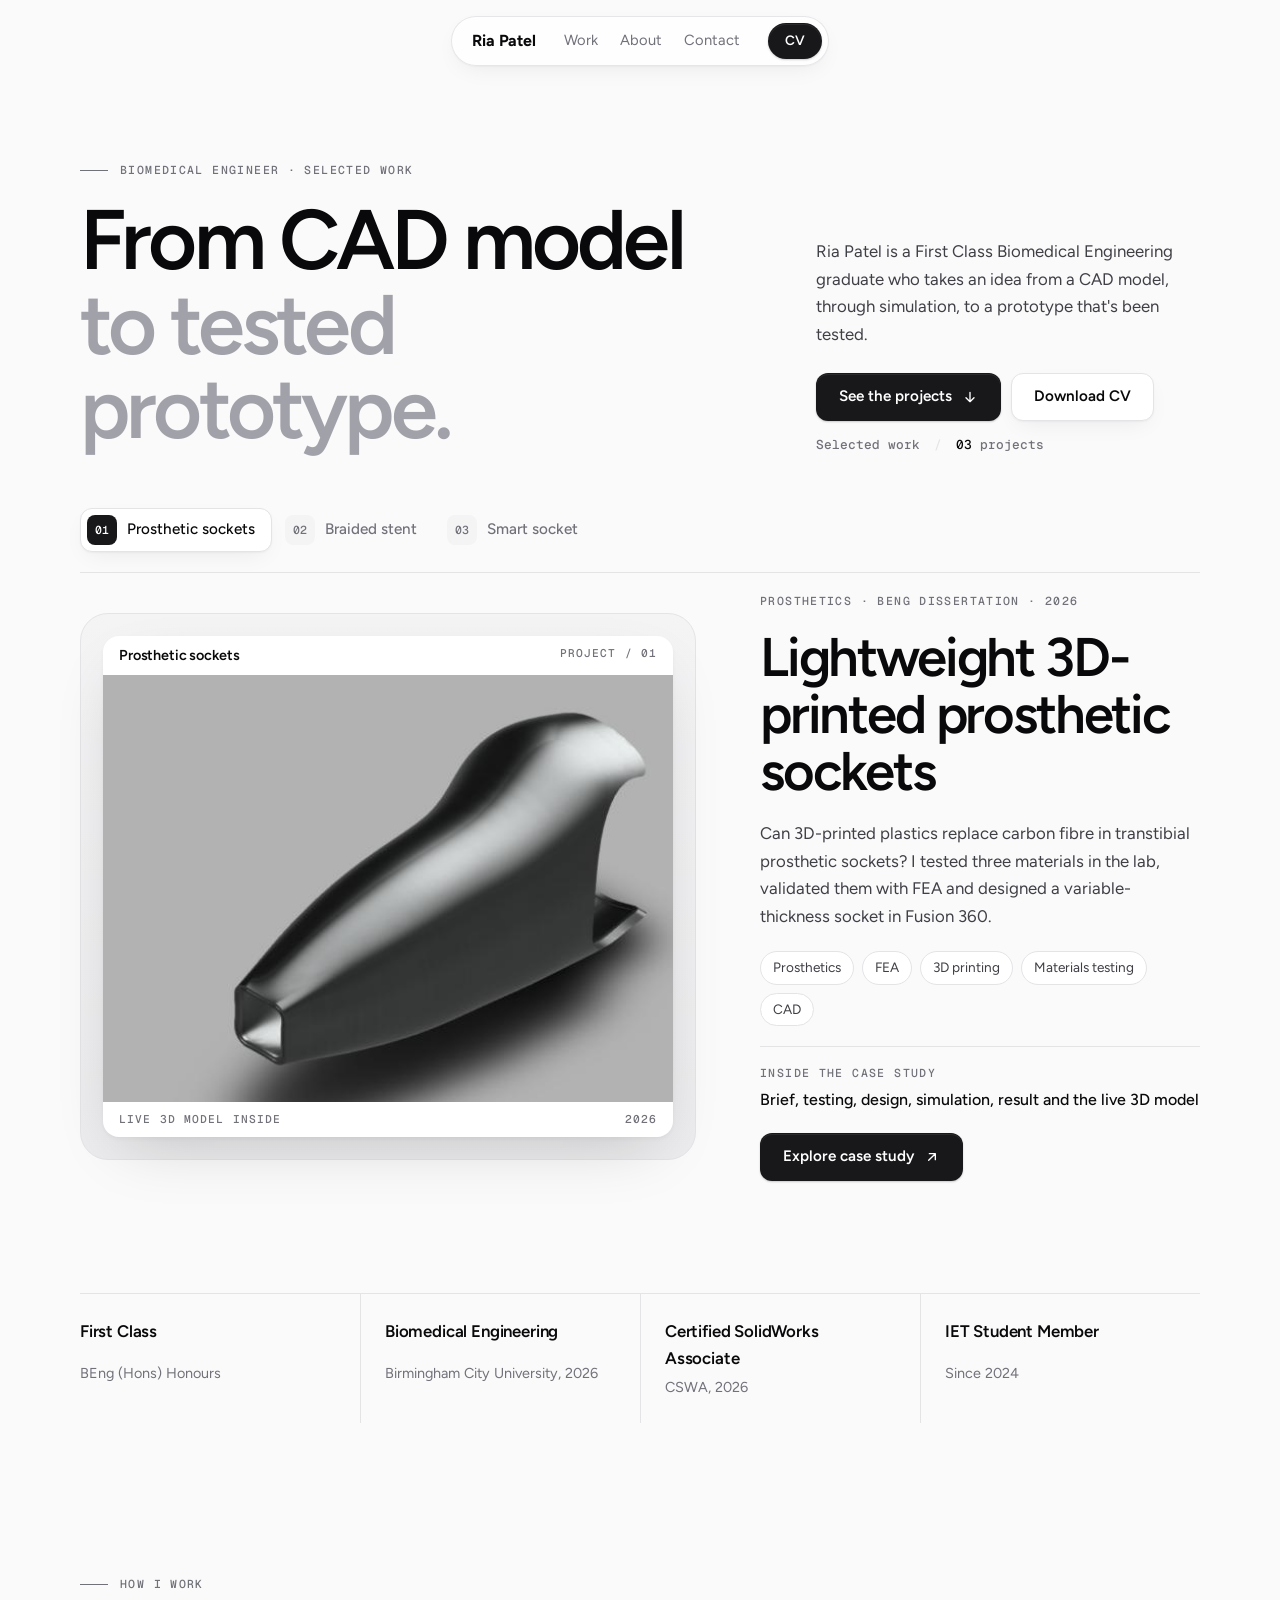
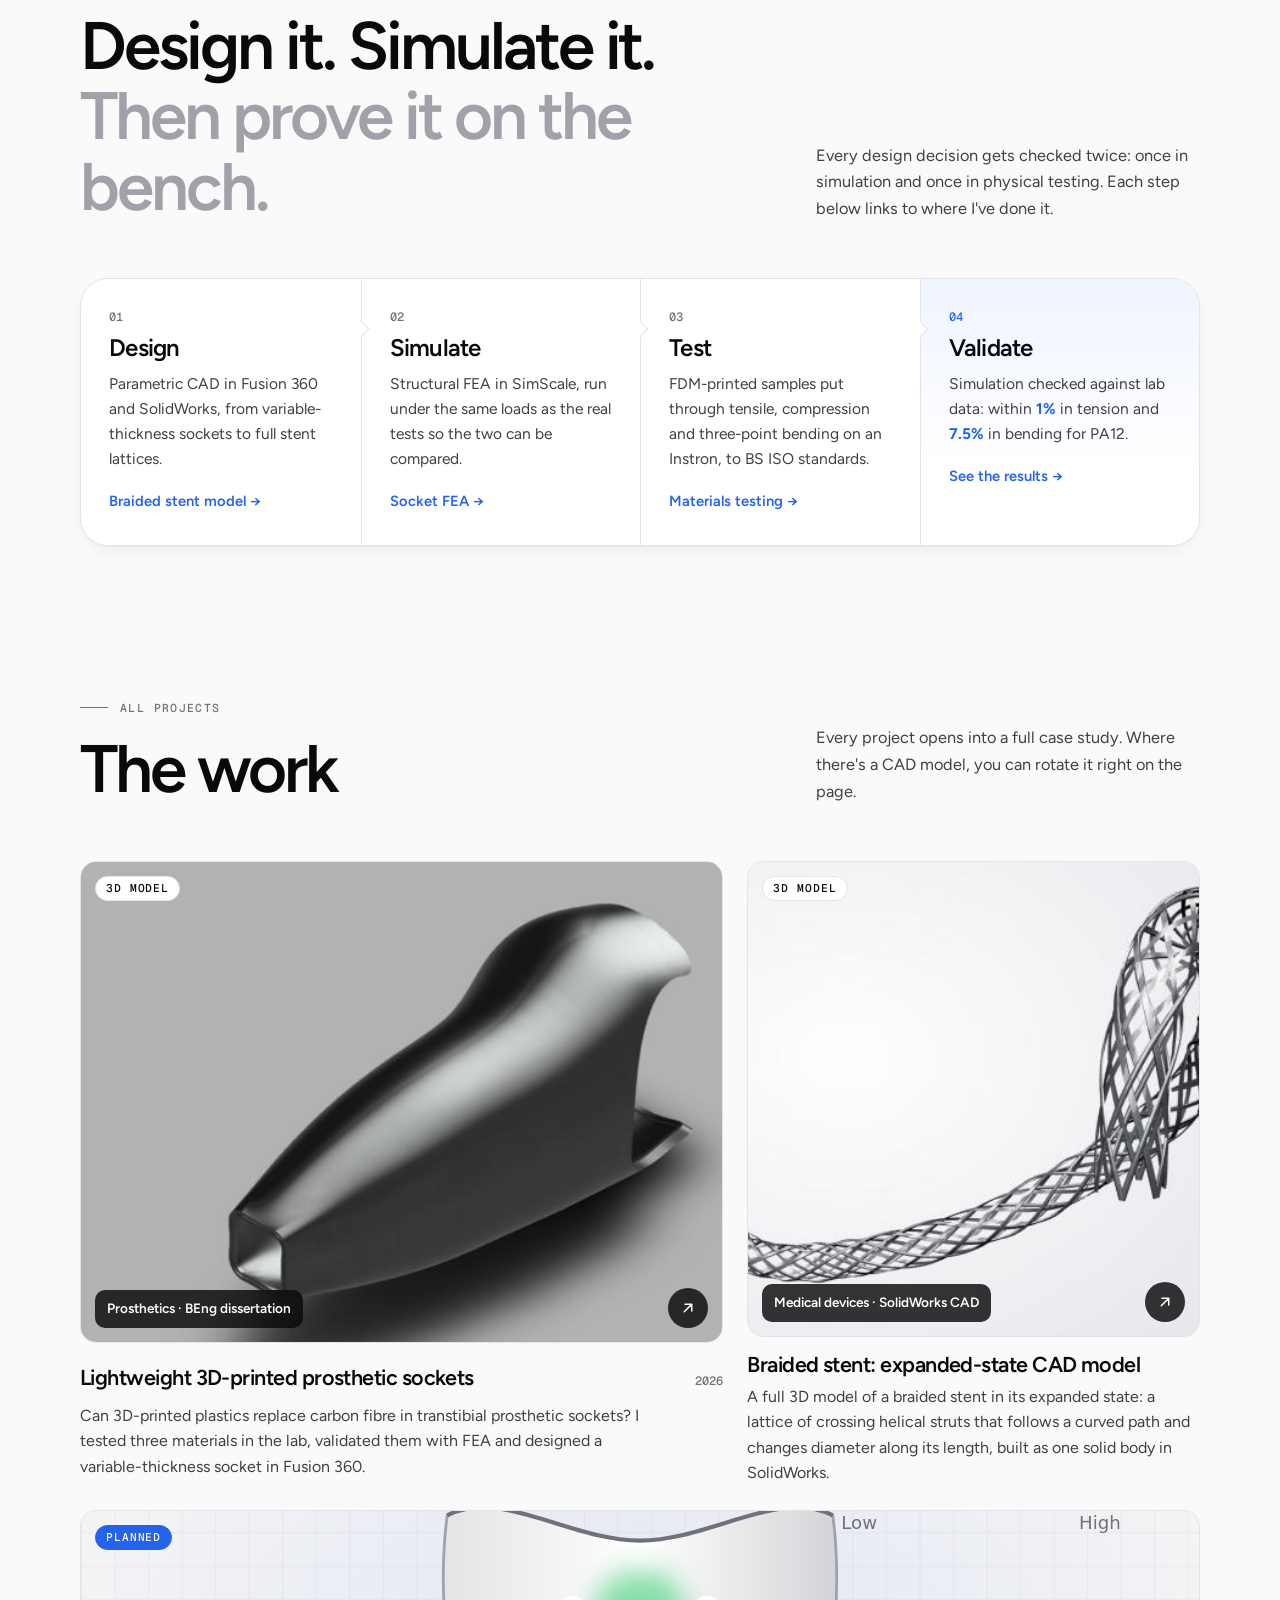
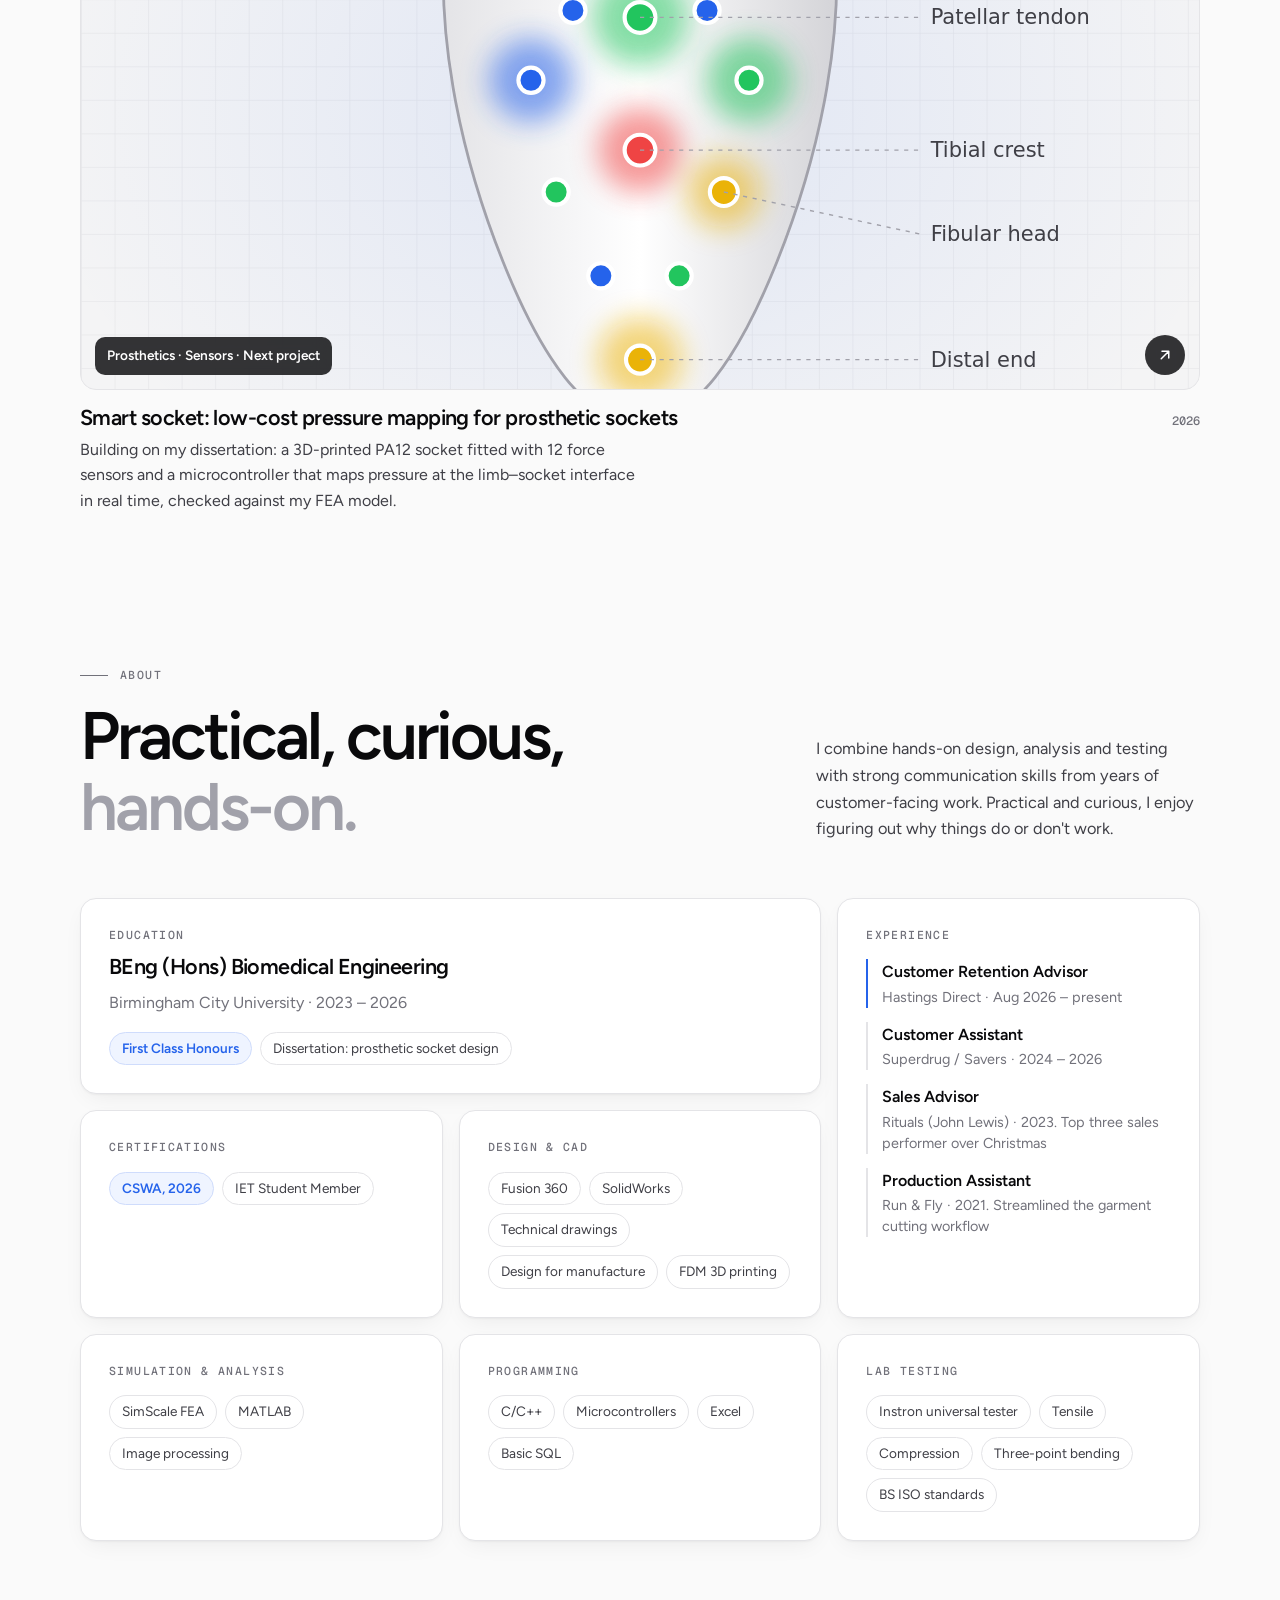
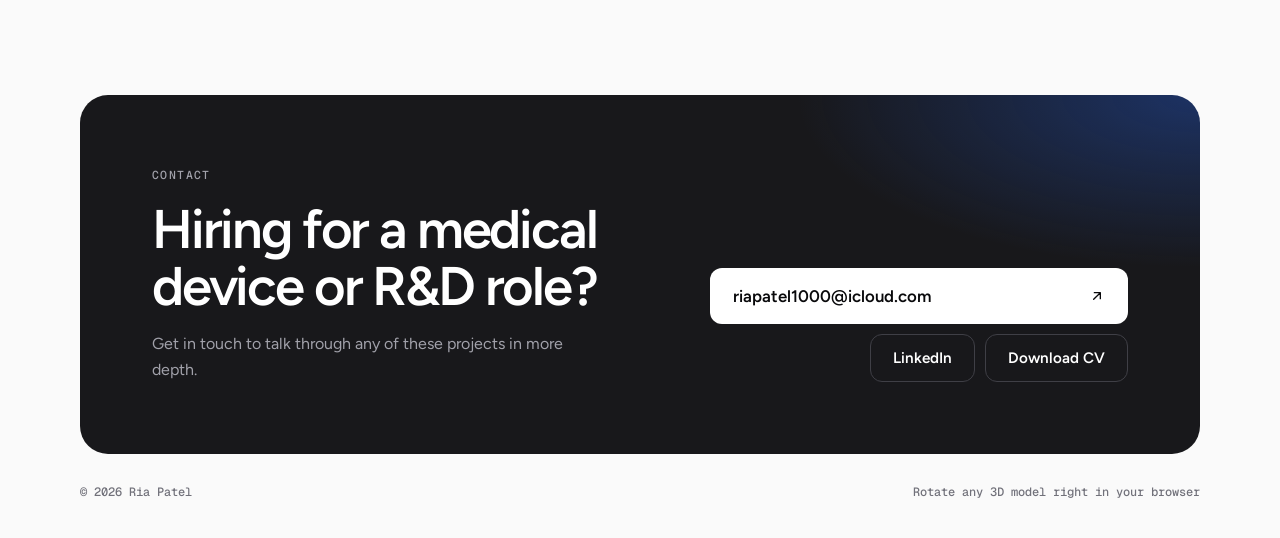
==== index.html @ efce9095 "Ria Patel biomedical engineering portfolio Static site with project case studies, a Fusion embed and" ====
<!doctype html>
<html lang="en-GB">
<head>
  <meta charset="utf-8">
  <meta name="viewport" content="width=device-width, initial-scale=1">
  <title>Ria Patel | Biomedical Engineer</title>
  <meta name="description" content="Portfolio of Ria Patel, First Class BEng Biomedical Engineering graduate (Birmingham City University). Prosthetic socket design, FEA, 3D printing and mechanical testing.">
  <!-- Share previews (LinkedIn, WhatsApp, etc.). og:image must be a full URL; update it if the site moves to its own domain. -->
  <meta property="og:type" content="website">
  <meta property="og:title" content="Ria Patel | Biomedical Engineer">
  <meta property="og:description" content="First Class BEng Biomedical Engineering graduate. Prosthetic socket design, FEA, 3D printing and mechanical testing, with interactive 3D models.">
  <meta property="og:image" content="https://harryklrr.github.io/ria-patel-portfolio/images/og-image.png">
  <meta property="og:url" content="https://harryklrr.github.io/ria-patel-portfolio/">
  <meta property="og:image:width" content="1200">
  <meta property="og:image:height" content="630">
  <meta name="twitter:card" content="summary_large_image">
  <meta name="theme-color" content="#fafafa">
  <script type="application/ld+json">
  {
    "@context": "https://schema.org",
    "@type": "Person",
    "name": "Ria Patel",
    "jobTitle": "Biomedical Engineer",
    "email": "mailto:riapatel1000@icloud.com",
    "alumniOf": { "@type": "CollegeOrUniversity", "name": "Birmingham City University" },
    "knowsAbout": ["Biomedical engineering", "Prosthetics", "Finite element analysis", "SolidWorks", "Fusion 360", "3D printing", "Mechanical testing"],
    "sameAs": ["https://www.linkedin.com/in/riap07"]
  }
  </script>
  <link rel="preconnect" href="https://fonts.googleapis.com">
  <link rel="preconnect" href="https://fonts.gstatic.com" crossorigin>
  <link href="https://fonts.googleapis.com/css2?family=Figtree:ital,wght@0,400;0,500;0,600;0,700;1,500&family=Geist+Mono:wght@400;500&display=swap" rel="stylesheet">
  <link rel="icon" href="data:image/svg+xml,%3Csvg xmlns=%27http://www.w3.org/2000/svg%27 viewBox=%270 0 64 64%27%3E%3Crect width=%2764%27 height=%2764%27 rx=%2716%27 fill=%27%2318181b%27/%3E%3Ctext x=%2732%27 y=%2742%27 font-family=%27Arial%27 font-weight=%27700%27 font-size=%2726%27 fill=%27white%27 text-anchor=%27middle%27%3ERP%3C/text%3E%3C/svg%3E">
  <link rel="stylesheet" href="styles.css">
</head>
<body>
  <a class="skip" href="#main">Skip to content</a>

  <header class="nav">
    <div class="nav__pill">
      <a class="nav__brand" href="#top">Ria Patel</a>
      <nav class="nav__links" aria-label="Sections">
        <a href="#work">Work</a>
        <a href="#about">About</a>
        <a href="#contact">Contact</a>
      </nav>
      <a class="btn btn--dark btn--sm" href="cv.pdf" download>CV</a>
    </div>
  </header>

  <main id="main">
    <!-- HERO -->
    <section class="hero wrap" id="top">
      <div class="hero__top">
        <div>
          <p class="label"><span class="label__rule"></span>Biomedical engineer · Selected work</p>
          <h1 class="hero__title">From CAD model<br><span class="hero__soft">to tested prototype.</span></h1>
        </div>
        <div class="hero__aside">
          <p>Ria Patel is a First Class Biomedical Engineering graduate who takes an idea from a CAD model, through simulation, to a prototype that's been tested.</p>
          <div class="hero__actions">
            <a class="btn btn--dark" href="#work">
              See the projects
              <svg viewBox="0 0 24 24" aria-hidden="true"><path d="M12 5v14M6 13l6 6 6-6"/></svg>
            </a>
            <a class="btn btn--outline" href="cv.pdf" download>Download CV</a>
          </div>
          <p class="hero__count">Selected work <span>/</span> <b data-count>0</b> projects</p>
        </div>
      </div>

      <!-- Project switcher, built from projects.js -->
      <div class="tabs" role="tablist" aria-label="Featured projects" data-tabs></div>

      <article class="feature" data-feature>
        <a class="feature__visual" data-f-link>
          <div class="feature__frame">
            <div class="feature__bar">
              <span data-f-name></span>
              <span data-f-index></span>
            </div>
            <div class="feature__media" data-f-media></div>
            <div class="feature__foot">
              <span data-f-tool></span>
              <span data-f-year></span>
            </div>
          </div>
        </a>
        <div class="feature__info">
          <p class="label" data-f-field></p>
          <h2 class="feature__title" data-f-title></h2>
          <p class="feature__summary" data-f-summary></p>
          <ul class="pills" data-f-tags></ul>
          <div class="feature__note">
            <p class="label">Inside the case study</p>
            <p data-f-note></p>
          </div>
          <a class="btn btn--dark" data-f-cta>
            Explore case study
            <svg viewBox="0 0 24 24" aria-hidden="true"><path d="M7 17 17 7M8 7h9v9"/></svg>
          </a>
        </div>
      </article>
    </section>

    <!-- CREDENTIALS -->
    <section class="creds wrap" aria-label="Highlights">
      <div class="creds__item"><b>First Class</b><span>BEng (Hons) Honours</span></div>
      <div class="creds__item"><b>Biomedical Engineering</b><span>Birmingham City University, 2026</span></div>
      <div class="creds__item"><b>Certified SolidWorks Associate</b><span>CSWA, 2026</span></div>
      <div class="creds__item"><b>IET Student Member</b><span>Since 2024</span></div>
    </section>

    <!-- PROCESS -->
    <section class="section wrap" id="process">
      <div class="section__head">
        <div>
          <p class="label"><span class="label__rule"></span>How I work</p>
          <h2 class="section__title">Design it. Simulate it.<br><span class="hero__soft">Then prove it on the bench.</span></h2>
        </div>
        <p class="section__aside">Every design decision gets checked twice: once in simulation and once in physical testing. Each step below links to where I've done it.</p>
      </div>
      <ol class="process">
        <li class="step">
          <span class="step__num">01</span>
          <h3>Design</h3>
          <p>Parametric CAD in Fusion 360 and SolidWorks, from variable-thickness sockets to full stent lattices.</p>
          <a class="step__proof" href="project.html#braided-stent">Braided stent model <span aria-hidden="true">→</span></a>
        </li>
        <li class="step">
          <span class="step__num">02</span>
          <h3>Simulate</h3>
          <p>Structural FEA in SimScale, run under the same loads as the real tests so the two can be compared.</p>
          <a class="step__proof" href="project.html#3d-printed-prosthetic-socket">Socket FEA <span aria-hidden="true">→</span></a>
        </li>
        <li class="step">
          <span class="step__num">03</span>
          <h3>Test</h3>
          <p>FDM-printed samples put through tensile, compression and three-point bending on an Instron, to BS ISO standards.</p>
          <a class="step__proof" href="project.html#3d-printed-prosthetic-socket">Materials testing <span aria-hidden="true">→</span></a>
        </li>
        <li class="step step--accent">
          <span class="step__num">04</span>
          <h3>Validate</h3>
          <p>Simulation checked against lab data: within <b>1%</b> in tension and <b>7.5%</b> in bending for PA12.</p>
          <a class="step__proof" href="project.html#3d-printed-prosthetic-socket">See the results <span aria-hidden="true">→</span></a>
        </li>
      </ol>
    </section>

    <!-- WORK -->
    <section class="section wrap" id="work">
      <div class="section__head">
        <div>
          <p class="label"><span class="label__rule"></span>All projects</p>
          <h2 class="section__title">The work</h2>
        </div>
        <p class="section__aside">Every project opens into a full case study. Where there's a CAD model, you can rotate it right on the page.</p>
      </div>
      <div class="grid" data-cards></div>
    </section>

    <!-- ABOUT -->
    <section class="section wrap" id="about">
      <div class="section__head">
        <div>
          <p class="label"><span class="label__rule"></span>About</p>
          <h2 class="section__title">Practical, curious,<br><span class="hero__soft">hands-on.</span></h2>
        </div>
        <p class="section__aside">I combine hands-on design, analysis and testing with strong communication skills from years of customer-facing work. Practical and curious, I enjoy figuring out why things do or don't work.</p>
      </div>

      <div class="bento">
        <div class="tile tile--wide">
          <p class="label">Education</p>
          <h3>BEng (Hons) Biomedical Engineering</h3>
          <p>Birmingham City University · 2023 – 2026</p>
          <ul class="pills"><li class="pill pill--accent">First Class Honours</li><li class="pill">Dissertation: prosthetic socket design</li></ul>
        </div>
        <div class="tile tile--tall">
          <p class="label">Experience</p>
          <ul class="jobs">
            <li><b>Customer Retention Advisor</b><span>Hastings Direct · Aug 2026 – present</span></li>
            <li><b>Customer Assistant</b><span>Superdrug / Savers · 2024 – 2026</span></li>
            <li><b>Sales Advisor</b><span>Rituals (John Lewis) · 2023. Top three sales performer over Christmas</span></li>
            <li><b>Production Assistant</b><span>Run &amp; Fly · 2021. Streamlined the garment cutting workflow</span></li>
          </ul>
        </div>
        <div class="tile">
          <p class="label">Certifications</p>
          <ul class="pills"><li class="pill pill--accent">CSWA, 2026</li><li class="pill">IET Student Member</li></ul>
        </div>
        <div class="tile">
          <p class="label">Design &amp; CAD</p>
          <ul class="pills"><li class="pill">Fusion 360</li><li class="pill">SolidWorks</li><li class="pill">Technical drawings</li><li class="pill">Design for manufacture</li><li class="pill">FDM 3D printing</li></ul>
        </div>
        <div class="tile">
          <p class="label">Simulation &amp; analysis</p>
          <ul class="pills"><li class="pill">SimScale FEA</li><li class="pill">MATLAB</li><li class="pill">Image processing</li></ul>
        </div>
        <div class="tile">
          <p class="label">Programming</p>
          <ul class="pills"><li class="pill">C/C++</li><li class="pill">Microcontrollers</li><li class="pill">Excel</li><li class="pill">Basic SQL</li></ul>
        </div>
        <div class="tile">
          <p class="label">Lab testing</p>
          <ul class="pills"><li class="pill">Instron universal tester</li><li class="pill">Tensile</li><li class="pill">Compression</li><li class="pill">Three-point bending</li><li class="pill">BS ISO standards</li></ul>
        </div>
      </div>
    </section>

    <!-- CONTACT -->
    <section class="wrap" id="contact">
      <div class="cta-panel">
        <div>
          <p class="label label--light">Contact</p>
          <h2 class="cta-panel__title">Hiring for a medical device or R&amp;D role?</h2>
          <p class="cta-panel__text">Get in touch to talk through any of these projects in more depth.</p>
        </div>
        <div class="cta-panel__actions">
          <a class="btn btn--light" href="mailto:riapatel1000@icloud.com">
            riapatel1000@icloud.com
            <svg viewBox="0 0 24 24" aria-hidden="true"><path d="M7 17 17 7M8 7h9v9"/></svg>
          </a>
          <a class="btn btn--ghost-light" href="https://www.linkedin.com/in/riap07" target="_blank" rel="noopener">LinkedIn</a>
          <a class="btn btn--ghost-light" href="cv.pdf" download>Download CV</a>
        </div>
      </div>
    </section>
  </main>

  <footer class="foot wrap">
    <span>© <span data-year></span> Ria Patel</span>
    <span>Rotate any 3D model right in your browser</span>
  </footer>

  <script src="projects.js"></script>
  <script src="script.js"></script>
</body>
</html>
---- styles.css ----
:root {
  --bg: #fafafa;
  --surface: #ffffff;
  --muted: #f4f4f5;
  --muted-2: #e8ecf0;
  --border: #e4e4e7;
  --fg: #09090b;
  --fg-2: #3f3f46;
  --fg-3: #71717a;
  --dark: #18181b;
  --accent: #2563eb;
  --accent-soft: #eff4ff;

  --font: "Figtree", system-ui, sans-serif;
  --mono: "Geist Mono", ui-monospace, monospace;

  --r-sm: 10px;
  --r-md: 16px;
  --r-lg: 28px;
  --shadow: 0 1px 2px rgba(9, 9, 11, .04), 0 8px 24px -8px rgba(9, 9, 11, .08);
  --shadow-lg: 0 2px 4px rgba(9, 9, 11, .04), 0 24px 60px -20px rgba(9, 9, 11, .18);
  --ease: cubic-bezier(.22, 1, .36, 1);
  --wrap: 1200px;
  --gutter: clamp(16px, 4vw, 40px);
}

*, *::before, *::after { box-sizing: border-box; }
html { scroll-behavior: smooth; scroll-padding-top: 96px; }
body {
  margin: 0;
  background: var(--bg);
  color: var(--fg);
  font: 400 1rem/1.6 var(--font);
  -webkit-font-smoothing: antialiased;
}
img, iframe, svg { display: block; }
a { color: inherit; }
h1, h2, h3 { margin: 0; font-weight: 600; letter-spacing: -.03em; line-height: 1.05; }
p { margin: 0; }
ul { margin: 0; padding: 0; list-style: none; }
:focus-visible { outline: 2px solid var(--accent); outline-offset: 3px; border-radius: 6px; }

.skip { position: absolute; left: 16px; top: -60px; background: var(--fg); color: #fff; padding: 10px 14px; border-radius: 8px; z-index: 100; }
.skip:focus { top: 12px; }
.wrap { width: 100%; max-width: var(--wrap); margin: 0 auto; padding: 0 var(--gutter); }

/* ---------- Small parts ---------- */
.label {
  display: flex; align-items: center; gap: 12px;
  font: 500 .72rem/1.4 var(--mono);
  letter-spacing: .12em;
  text-transform: uppercase;
  color: var(--fg-3);
}
.label__rule { width: 28px; height: 1px; background: var(--fg-3); }
.label--light { color: #a1a1aa; }

.pills { display: flex; flex-wrap: wrap; gap: 8px; }
.pill {
  padding: 5px 12px;
  border: 1px solid var(--border);
  border-radius: 999px;
  background: var(--surface);
  font-size: .85rem; color: var(--fg-2);
}
.pill--accent { background: var(--accent-soft); border-color: #cfdcfc; color: var(--accent); font-weight: 600; }

.btn {
  display: inline-flex; align-items: center; justify-content: center; gap: 10px;
  min-height: 48px; padding: 0 22px;
  border-radius: 12px;
  border: 1px solid transparent;
  font: 600 .95rem/1 var(--font);
  text-decoration: none;
  cursor: pointer;
  transition: transform .2s var(--ease), background .2s, box-shadow .2s, border-color .2s;
}
.btn svg { width: 16px; height: 16px; fill: none; stroke: currentColor; stroke-width: 2; stroke-linecap: round; stroke-linejoin: round; transition: transform .25s var(--ease); }
.btn:hover svg { transform: translate(2px, -2px); }
.btn:active { transform: scale(.97); }
.btn--sm { min-height: 36px; padding: 0 16px; border-radius: 999px; font-size: .85rem; }
.btn--dark { background: var(--dark); color: #fff; box-shadow: 0 1px 2px rgba(0,0,0,.2), inset 0 1px 0 rgba(255,255,255,.08); }
.btn--dark:hover { background: #27272a; }
.btn--light { background: #fff; color: var(--fg); }
.btn--light:hover { background: #f4f4f5; }
.btn--ghost-light { color: #fff; border-color: #3f3f46; }
.btn--ghost-light:hover { border-color: #a1a1aa; }

/* ---------- Floating nav ---------- */
.nav { position: sticky; top: 16px; z-index: 50; display: flex; justify-content: center; padding: 0 var(--gutter); }
.nav__pill {
  display: flex; align-items: center; gap: 28px;
  padding: 6px 6px 6px 20px;
  background: rgba(255, 255, 255, .78);
  backdrop-filter: saturate(1.6) blur(14px);
  -webkit-backdrop-filter: saturate(1.6) blur(14px);
  border: 1px solid rgba(228, 228, 231, .9);
  border-radius: 999px;
  box-shadow: var(--shadow);
}
.nav__brand { font-weight: 700; text-decoration: none; letter-spacing: -.01em; }
.nav__links { display: flex; gap: 22px; }
.nav__links a { text-decoration: none; font-size: .92rem; color: var(--fg-3); transition: color .2s; }
.nav__links a:hover { color: var(--fg); }

/* ---------- Hero ---------- */
.hero { padding-top: clamp(56px, 9vw, 112px); }
.hero__top { display: grid; grid-template-columns: minmax(0, 7fr) minmax(0, 4fr); gap: 32px 64px; align-items: end; }
.hero__title { margin-top: 20px; font-size: clamp(2.6rem, 6.6vw, 5.4rem); letter-spacing: -.045em; line-height: 1; }
.hero__soft { color: #a1a1aa; }
.hero__aside p:first-child { color: var(--fg-2); font-size: 1.05rem; line-height: 1.65; }
.hero__count { margin-top: 18px; font: 500 .8rem/1 var(--mono); color: var(--fg-3); }
.hero__count span { margin: 0 6px; color: var(--border); }
.hero__count b { color: var(--fg); font-weight: 500; }

/* project tabs */
.tabs {
  display: flex; gap: 6px; flex-wrap: wrap;
  margin: clamp(40px, 5vw, 56px) 0 20px;
  padding-bottom: 20px;
  border-bottom: 1px solid var(--border);
}
.tab {
  display: inline-flex; align-items: center; gap: 10px;
  min-height: 44px; padding: 6px 16px 6px 6px;
  border: 1px solid transparent; border-radius: 12px;
  background: transparent;
  font: 500 .95rem/1 var(--font); color: var(--fg-3);
  cursor: pointer;
  transition: background .2s, color .2s, border-color .2s, box-shadow .2s;
}
.tab__num {
  display: grid; place-items: center; width: 30px; height: 30px; border-radius: 8px;
  background: var(--muted); font: 500 .72rem/1 var(--mono); color: var(--fg-3);
  transition: background .2s, color .2s;
}
.tab:hover { color: var(--fg); }
.tab[aria-selected="true"] { background: var(--surface); border-color: var(--border); color: var(--fg); box-shadow: var(--shadow); }
.tab[aria-selected="true"] .tab__num { background: var(--dark); color: #fff; }

/* featured project */
.feature { display: grid; grid-template-columns: minmax(0, 7fr) minmax(0, 5fr); gap: clamp(28px, 5vw, 64px); align-items: center; }
.feature.is-swapping .feature__visual, .feature.is-swapping .feature__info { opacity: 0; transform: translateY(8px); }
.feature__visual, .feature__info { transition: opacity .28s var(--ease), transform .28s var(--ease); }
.feature__visual {
  display: block; text-decoration: none;
  padding: clamp(14px, 2vw, 22px);
  border-radius: var(--r-lg);
  background: linear-gradient(180deg, #f4f4f5, #ececee);
  border: 1px solid var(--border);
}
.feature__frame {
  border-radius: var(--r-md);
  background: var(--surface);
  box-shadow: var(--shadow-lg);
  overflow: hidden;
  transition: transform .5s var(--ease), box-shadow .5s var(--ease);
}
.feature__visual:hover .feature__frame { transform: translateY(-4px) rotate(-.4deg); }
.feature__bar, .feature__foot {
  display: flex; justify-content: space-between;
  padding: 12px 16px;
  font: 500 .7rem/1 var(--mono); letter-spacing: .1em; text-transform: uppercase; color: var(--fg-3);
}
.feature__bar span:first-child { color: var(--fg); font-family: var(--font); font-size: .9rem; letter-spacing: -.01em; text-transform: none; font-weight: 600; }
.feature__media { aspect-ratio: 4 / 3; background: #e9e9ea; overflow: hidden; }
.feature__media img { width: 100%; height: 100%; object-fit: cover; }
.feature__info { display: grid; gap: 20px; justify-items: start; }
.feature__title { font-size: clamp(2.2rem, 4.4vw, 3.4rem); letter-spacing: -.04em; }
.feature__summary { color: var(--fg-2); font-size: 1.05rem; line-height: 1.65; max-width: 44ch; }
.feature__note { width: 100%; padding-top: 18px; border-top: 1px solid var(--border); display: grid; gap: 6px; }
.feature__note p:last-child { font-weight: 500; }

/* placeholder art when a project has no picture yet */
.blank {
  display: grid; place-items: center; width: 100%; height: 100%;
  background:
    radial-gradient(circle at 50% 40%, rgba(37, 99, 235, .10), transparent 60%),
    repeating-linear-gradient(0deg, transparent 0 23px, rgba(9,9,11,.05) 23px 24px),
    repeating-linear-gradient(90deg, transparent 0 23px, rgba(9,9,11,.05) 23px 24px),
    #f4f4f5;
  font: 500 .75rem/1 var(--mono); letter-spacing: .12em; text-transform: uppercase; color: var(--fg-3);
}

/* ---------- Credentials strip ---------- */
.creds {
  display: grid; grid-template-columns: repeat(4, minmax(0, 1fr));
  margin-top: clamp(72px, 9vw, 112px);
}
.creds__item { display: grid; gap: 4px; padding: 24px 24px 24px 0; border-top: 1px solid var(--border); }
.creds__item + .creds__item { padding-left: 24px; border-left: 1px solid var(--border); }
.creds__item b { font-weight: 600; font-size: 1.05rem; letter-spacing: -.01em; }
.creds__item span { color: var(--fg-3); font-size: .9rem; }

/* ---------- Sections ---------- */
.section { padding-top: clamp(96px, 12vw, 160px); }
.section__head { display: grid; grid-template-columns: minmax(0, 7fr) minmax(0, 4fr); gap: 24px 64px; align-items: end; margin-bottom: clamp(36px, 5vw, 56px); }
.section__title { margin-top: 18px; font-size: clamp(2.4rem, 5.4vw, 4.2rem); letter-spacing: -.045em; }
.section__aside { color: var(--fg-2); font-size: 1.02rem; line-height: 1.65; }

/* hero buttons */
.hero__actions { display: flex; flex-wrap: wrap; gap: 10px; margin-top: 24px; }
.btn--outline { background: var(--surface); color: var(--fg); border-color: var(--border); box-shadow: var(--shadow); }
.btn--outline:hover { border-color: #a1a1aa; }
.hero__actions .btn:hover svg { transform: translateY(2px); }

/* ---------- Process ---------- */
.process {
  display: grid; grid-template-columns: repeat(4, minmax(0, 1fr));
  border-radius: var(--r-lg);
  background: var(--surface); border: 1px solid var(--border); box-shadow: var(--shadow);
  overflow: hidden;
  margin: 0; padding: 0; list-style: none;
}
.step { position: relative; display: grid; align-content: start; gap: 12px; padding: 32px 28px; }
.step + .step { border-left: 1px solid var(--border); }
/* connector arrow between steps */
.step + .step::before {
  content: ""; position: absolute; left: -7px; top: 44px;
  width: 12px; height: 12px; background: var(--surface);
  border-top: 1px solid var(--border); border-right: 1px solid var(--border);
  transform: rotate(45deg);
}
.step__num { font: 500 .75rem/1 var(--mono); color: var(--fg-3); }
.step h3 { font-size: 1.5rem; letter-spacing: -.03em; }
.step p { color: var(--fg-2); font-size: .97rem; line-height: 1.6; }
.step p b { color: var(--accent); font-weight: 700; }
.step__proof { margin-top: 6px; justify-self: start; font-weight: 600; font-size: .92rem; color: var(--accent); text-decoration: none; }
.step__proof span { display: inline-block; transition: transform .25s var(--ease); }
.step__proof:hover span { transform: translateX(3px); }
.step--accent { background: linear-gradient(180deg, var(--accent-soft), var(--surface) 70%); }
.step--accent .step__num { color: var(--accent); }

/* ---------- Project grid ---------- */
.grid { display: grid; grid-template-columns: repeat(12, minmax(0, 1fr)); gap: clamp(16px, 2vw, 24px); }
.card { grid-column: span 6; display: grid; gap: 16px; text-decoration: none; color: inherit; }
.grid .card:nth-child(4n + 1), .grid .card:nth-child(4n + 4) { grid-column: span 7; }
.grid .card:nth-child(4n + 2), .grid .card:nth-child(4n + 3) { grid-column: span 5; }
.grid .card:only-child, .grid .card:last-child:nth-child(odd) { grid-column: 1 / -1; }
.card__media {
  position: relative;
  aspect-ratio: 4 / 3;
  border-radius: var(--r-md);
  overflow: hidden;
  background: #e9e9ea;
  border: 1px solid var(--border);
}
/* narrow cards get a taller ratio so both images in a row are the same height */
.grid .card:nth-child(4n + 2) .card__media, .grid .card:nth-child(4n + 3) .card__media { aspect-ratio: 19 / 20; }
.grid .card:last-child:nth-child(odd) .card__media, .grid .card:only-child .card__media { aspect-ratio: 21 / 9; }
.card__media img { width: 100%; height: 100%; object-fit: cover; transition: transform .7s var(--ease); }
.card__tag, .card__arrow {
  position: absolute; bottom: 14px;
  background: rgba(9, 9, 11, .82); color: #fff;
  backdrop-filter: blur(8px);
}
.card__tag { left: 14px; padding: 8px 12px; border-radius: 10px; font-size: .85rem; font-weight: 600; }
.card__arrow { right: 14px; display: grid; place-items: center; width: 40px; height: 40px; border-radius: 50%; transition: transform .35s var(--ease), background .2s; }
.card__arrow svg { width: 18px; height: 18px; fill: none; stroke: currentColor; stroke-width: 2; stroke-linecap: round; stroke-linejoin: round; }
.card__badge { position: absolute; top: 14px; left: 14px; padding: 6px 10px; border-radius: 999px; background: #fff; border: 1px solid var(--border); font: 500 .7rem/1 var(--mono); letter-spacing: .08em; text-transform: uppercase; }
.card:hover .card__media img { transform: scale(1.04); }
.card:hover .card__arrow { transform: rotate(45deg); background: var(--accent); }
.card__meta { display: flex; justify-content: space-between; gap: 16px; align-items: baseline; }
.card__meta h3 { font-size: 1.35rem; letter-spacing: -.025em; }
.card__meta span { font: 500 .75rem/1 var(--mono); color: var(--fg-3); white-space: nowrap; }
.card__summary { color: var(--fg-2); max-width: 56ch; margin-top: -8px; }

/* ---------- About bento ---------- */
.bento { display: grid; grid-template-columns: repeat(3, minmax(0, 1fr)); gap: 16px; }
.tile {
  display: grid; align-content: start; gap: 12px;
  padding: 28px;
  border-radius: var(--r-md);
  background: var(--surface);
  border: 1px solid var(--border);
  box-shadow: var(--shadow);
}
.tile--wide { grid-column: span 2; }
.tile--tall { grid-row: span 2; }
.jobs { display: grid; gap: 14px; margin-top: 4px; }
.jobs li { display: grid; gap: 2px; padding-left: 14px; border-left: 2px solid var(--border); }
.jobs li:first-child { border-color: var(--accent); }
.jobs b { font-weight: 600; }
.jobs span { color: var(--fg-3); font-size: .9rem; line-height: 1.45; }
.tile h3 { font-size: 1.35rem; letter-spacing: -.025em; }
.tile > p:not(.label) { color: var(--fg-3); }
.tile .pills { margin-top: 4px; }

/* ---------- Contact panel ---------- */
#contact { padding-top: clamp(96px, 12vw, 160px); }
.cta-panel {
  display: grid; grid-template-columns: minmax(0, 6fr) minmax(0, 5fr); gap: 32px 56px; align-items: end;
  padding: clamp(32px, 6vw, 72px);
  border-radius: var(--r-lg);
  background:
    radial-gradient(ellipse 60% 80% at 100% 0%, rgba(37, 99, 235, .35), transparent 60%),
    var(--dark);
  color: #fff;
  overflow: hidden;
}
.cta-panel__title { margin-top: 18px; font-size: clamp(2rem, 4.4vw, 3.4rem); letter-spacing: -.04em; }
.cta-panel__text { margin-top: 16px; color: #a1a1aa; max-width: 42ch; }
.cta-panel__actions { display: flex; flex-wrap: wrap; gap: 10px; justify-content: flex-end; }
.cta-panel__actions .btn--light { flex-basis: 100%; justify-content: space-between; min-height: 56px; font-size: 1.05rem; }

.foot { display: flex; justify-content: space-between; flex-wrap: wrap; gap: 12px; padding-top: 32px; padding-bottom: 40px; font: 500 .75rem/1 var(--mono); color: var(--fg-3); }

/* ---------- Project page ---------- */
.crumbs { display: flex; gap: 8px; align-items: center; padding-top: clamp(48px, 7vw, 88px); font-size: .9rem; color: var(--fg-3); }
.crumbs a { text-decoration: none; }
.crumbs a:hover { color: var(--fg); }
.phead { display: grid; grid-template-columns: minmax(0, 7fr) minmax(0, 4fr); gap: 24px 64px; align-items: end; margin-top: 28px; }
.phead__title { margin-top: 16px; font-size: clamp(2.4rem, 5.4vw, 4.4rem); letter-spacing: -.045em; line-height: 1.02; text-wrap: balance; }
.phead__summary { color: var(--fg-2); font-size: 1.1rem; line-height: 1.65; }
.phead .pills { margin-top: 18px; }

.pfacts { display: grid; grid-template-columns: repeat(auto-fit, minmax(160px, 1fr)); margin-top: clamp(32px, 4vw, 48px); border-top: 1px solid var(--border); }
.pfacts div { display: grid; gap: 4px; padding: 20px 20px 20px 0; }
.pfacts div + div { padding-left: 20px; border-left: 1px solid var(--border); }
.pfacts dt { font: 500 .7rem/1.4 var(--mono); letter-spacing: .12em; text-transform: uppercase; color: var(--fg-3); }
.pfacts dd { margin: 0; font-weight: 600; }

.stage {
  margin-top: clamp(24px, 3vw, 32px);
  padding: clamp(10px, 1.6vw, 18px);
  border-radius: var(--r-lg);
  background: linear-gradient(180deg, #f4f4f5, #ececee);
  border: 1px solid var(--border);
}
.stage__inner { border-radius: var(--r-md); overflow: hidden; background: #fff; box-shadow: var(--shadow-lg); }
.stage__bar { display: flex; justify-content: space-between; align-items: center; gap: 12px; padding: 12px 16px; font-size: .88rem; color: var(--fg-3); }
.stage__bar b { color: var(--fg); font-weight: 600; }
.stage__bar a { color: var(--accent); font-weight: 600; text-decoration: none; }
.stage__bar a:hover { text-decoration: underline; }
.stage img { width: 100%; }

.viewer { position: relative; aspect-ratio: 16 / 9; background: #e9e9ea; }
.viewer iframe { width: 100%; height: 100%; border: 0; }
.viewer--stl {
  background: radial-gradient(ellipse at 50% 40%, #ffffff 0%, #eceef1 55%, #dfe2e6 100%);
  cursor: grab;
}
.viewer--stl:active { cursor: grabbing; }
.viewer--stl canvas { display: block; width: 100%; height: 100%; touch-action: none; }
.viewer__status { position: absolute; inset: 0; display: grid; place-items: center; padding: 24px; text-align: center; color: var(--fg-3); font: 500 .8rem/1.4 var(--mono); letter-spacing: .08em; text-transform: uppercase; }
.viewer__hint, .viewer__reset {
  position: absolute; bottom: 14px;
  padding: 8px 14px; border-radius: 999px;
  font: 600 .82rem/1 var(--font);
}
.viewer__hint { left: 14px; background: rgba(255, 255, 255, .85); border: 1px solid var(--border); color: var(--fg-2); pointer-events: none; }
.viewer__reset { right: 14px; min-height: 36px; background: var(--dark); color: #fff; border: 0; cursor: pointer; transition: background .2s; }
.viewer__reset:hover { background: var(--accent); }
.viewer__shield {position: absolute; inset: 0; display: flex; align-items: flex-end; justify-content: center; padding-bottom: 76px; width: 100%; background: transparent; border: 0; cursor: pointer; }
.viewer__shield[hidden] { display: none; }
.viewer__shield span { padding: 10px 16px; border-radius: 999px; background: rgba(9, 9, 11, .85); color: #fff; font: 600 .9rem/1 var(--font); opacity: 0; transform: translateY(6px); transition: opacity .25s var(--ease), transform .25s var(--ease); }
.viewer__shield:hover span, .viewer__shield:focus-visible span { opacity: 1; transform: none; }

.story { display: grid; gap: 0; margin-top: clamp(64px, 8vw, 104px); }
.story section { display: grid; grid-template-columns: minmax(0, 4fr) minmax(0, 7fr); gap: 16px 64px; padding: 40px 0; border-top: 1px solid var(--border); }
.story h2 { font-size: clamp(1.6rem, 2.6vw, 2.1rem); letter-spacing: -.035em; }
.story section > div { display: grid; gap: 1em; color: var(--fg-2); font-size: 1.08rem; line-height: 1.75; max-width: 64ch; }

.notice { display: flex; align-items: center; gap: 12px; flex-wrap: wrap; margin: 4px 0 16px; padding: 14px 18px; border-radius: var(--r-md); background: var(--accent-soft); border: 1px solid #cfdcfc; color: var(--fg-2); font-size: .95rem; }
.card__badge--status { background: var(--accent); border-color: var(--accent); color: #fff; }
.stats { display: grid; grid-template-columns: repeat(4, minmax(0, 1fr)); gap: 16px; margin-top: 8px; }
.stats:empty { display: none; }
.stat {
  display: grid; align-content: space-between; gap: 18px;
  padding: 24px;
  border-radius: var(--r-md);
  background: var(--surface); border: 1px solid var(--border); box-shadow: var(--shadow);
}
.stat b { font-size: clamp(2.2rem, 3.6vw, 3rem); font-weight: 600; letter-spacing: -.045em; line-height: 1; font-variant-numeric: tabular-nums; }
.stat:first-child b { color: var(--accent); }
.stat span { color: var(--fg-3); font-size: .92rem; line-height: 1.45; }

.callouts { display: grid; grid-template-columns: repeat(2, minmax(0, 1fr)); gap: 12px; margin-top: 8px; }
.callout { display: grid; gap: 6px; padding: 18px 20px; border-radius: var(--r-md); background: var(--surface); border: 1px solid var(--border); }
.callout b { font-size: 1.9rem; font-weight: 600; letter-spacing: -.04em; line-height: 1; color: var(--fg); }
.callout:first-child b { color: var(--accent); }
.callout span { font-size: .92rem; color: var(--fg-3); line-height: 1.45; }

.compare { margin-top: 8px; border-radius: var(--r-md); border: 1px solid var(--border); background: var(--surface); overflow-x: auto; box-shadow: var(--shadow); }
.compare table { width: 100%; border-collapse: collapse; font-size: .97rem; }
.compare th, .compare td { padding: 14px 18px; text-align: left; border-top: 1px solid var(--border); }
.compare thead th { border-top: 0; font: 500 .7rem/1.4 var(--mono); letter-spacing: .1em; text-transform: uppercase; color: var(--fg-3); background: var(--muted); }
.compare tbody th { font-weight: 600; color: var(--fg); white-space: nowrap; }
.compare td { color: var(--fg-2); }
.compare .is-best { background: linear-gradient(90deg, var(--accent-soft), transparent); }
.verdict { display: inline-block; padding: 4px 10px; border-radius: 999px; font-size: .8rem; font-weight: 600; white-space: nowrap; border: 1px solid var(--border); background: var(--muted); color: var(--fg-2); }
.verdict--0 { background: var(--accent); border-color: var(--accent); color: #fff; }

.story__fig { margin: 12px 0 0; }
.story__fig img { width: 100%; border-radius: var(--r-md); border: 1px solid var(--border); background: #fff; }
.story__fig figcaption { margin-top: 10px; font-size: .9rem; color: var(--fg-3); }

.gallery { display: grid; grid-template-columns: repeat(2, minmax(0, 1fr)); gap: 16px; margin-top: 40px; }
.gallery:empty { display: none; }
.gallery figure { margin: 0; }
.gallery img { width: 100%; border-radius: var(--r-md); border: 1px solid var(--border); }
.gallery figcaption { margin-top: 10px; font-size: .9rem; color: var(--fg-3); }

.next { margin-top: clamp(64px, 8vw, 104px); }
.next:empty { display: none; }
.next a {
  display: flex; justify-content: space-between; align-items: center; gap: 24px;
  padding: clamp(24px, 4vw, 40px);
  border-radius: var(--r-lg);
  background: var(--surface); border: 1px solid var(--border); box-shadow: var(--shadow);
  text-decoration: none;
  transition: transform .3s var(--ease), box-shadow .3s var(--ease);
}
.next a:hover { transform: translateY(-3px); box-shadow: var(--shadow-lg); }
.next__title { margin-top: 10px; font-size: clamp(1.8rem, 4vw, 3rem); font-weight: 600; letter-spacing: -.04em; line-height: 1; }
.next .card__arrow { position: static; flex: none; width: 56px; height: 56px; background: var(--dark); }
.next a:hover .card__arrow { transform: rotate(45deg); background: var(--accent); }

/* ---------- Reveal on scroll ---------- */
@media (prefers-reduced-motion: no-preference) {
  .reveal { opacity: 0; transform: translateY(18px); transition: opacity .7s var(--ease), transform .7s var(--ease); transition-delay: var(--d, 0ms); }
  .reveal.is-in { opacity: 1; transform: none; }
}
@media (prefers-reduced-motion: reduce) {
  html { scroll-behavior: auto; }
  *, *::before, *::after { transition-duration: .01ms !important; }
}

/* ---------- Responsive ---------- */
@media (max-width: 960px) {
  .hero__top, .feature, .section__head, .cta-panel, .phead, .story section { grid-template-columns: minmax(0, 1fr); }
  .creds { grid-template-columns: repeat(2, minmax(0, 1fr)); }
  .creds__item:nth-child(3) { padding-left: 0; border-left: 0; }
  .grid .card { grid-column: 1 / -1 !important; }
  .grid .card .card__media { aspect-ratio: 4 / 3 !important; }
  .bento, .stats, .process { grid-template-columns: repeat(2, minmax(0, 1fr)); }
  .step:nth-child(3) { border-left: 0; }
  .step:nth-child(n + 3) { border-top: 1px solid var(--border); }
  .step:nth-child(3)::before { display: none; }
  .cta-panel__actions { justify-content: flex-start; }
  .viewer { aspect-ratio: 4 / 3; }
}
@media (max-width: 600px) {
  .nav__links { display: none; }
  .nav__pill { width: 100%; justify-content: space-between; }
  .creds { grid-template-columns: minmax(0, 1fr); }
  .creds__item + .creds__item { padding-left: 0; border-left: 0; }
  .bento { grid-template-columns: minmax(0, 1fr); }
  .tile--wide { grid-column: auto; }
  .tile--tall { grid-row: auto; }
  .process { grid-template-columns: minmax(0, 1fr); }
  .step + .step { border-left: 0; border-top: 1px solid var(--border); }
  .step + .step::before { left: 32px; top: -7px; transform: rotate(135deg); }
  .step:nth-child(3)::before { display: block; }
  .gallery { grid-template-columns: minmax(0, 1fr); }
  .pfacts div + div { padding-left: 0; border-left: 0; }
  .viewer { aspect-ratio: 1 / 1; }
  .tab { padding-right: 12px; }
}
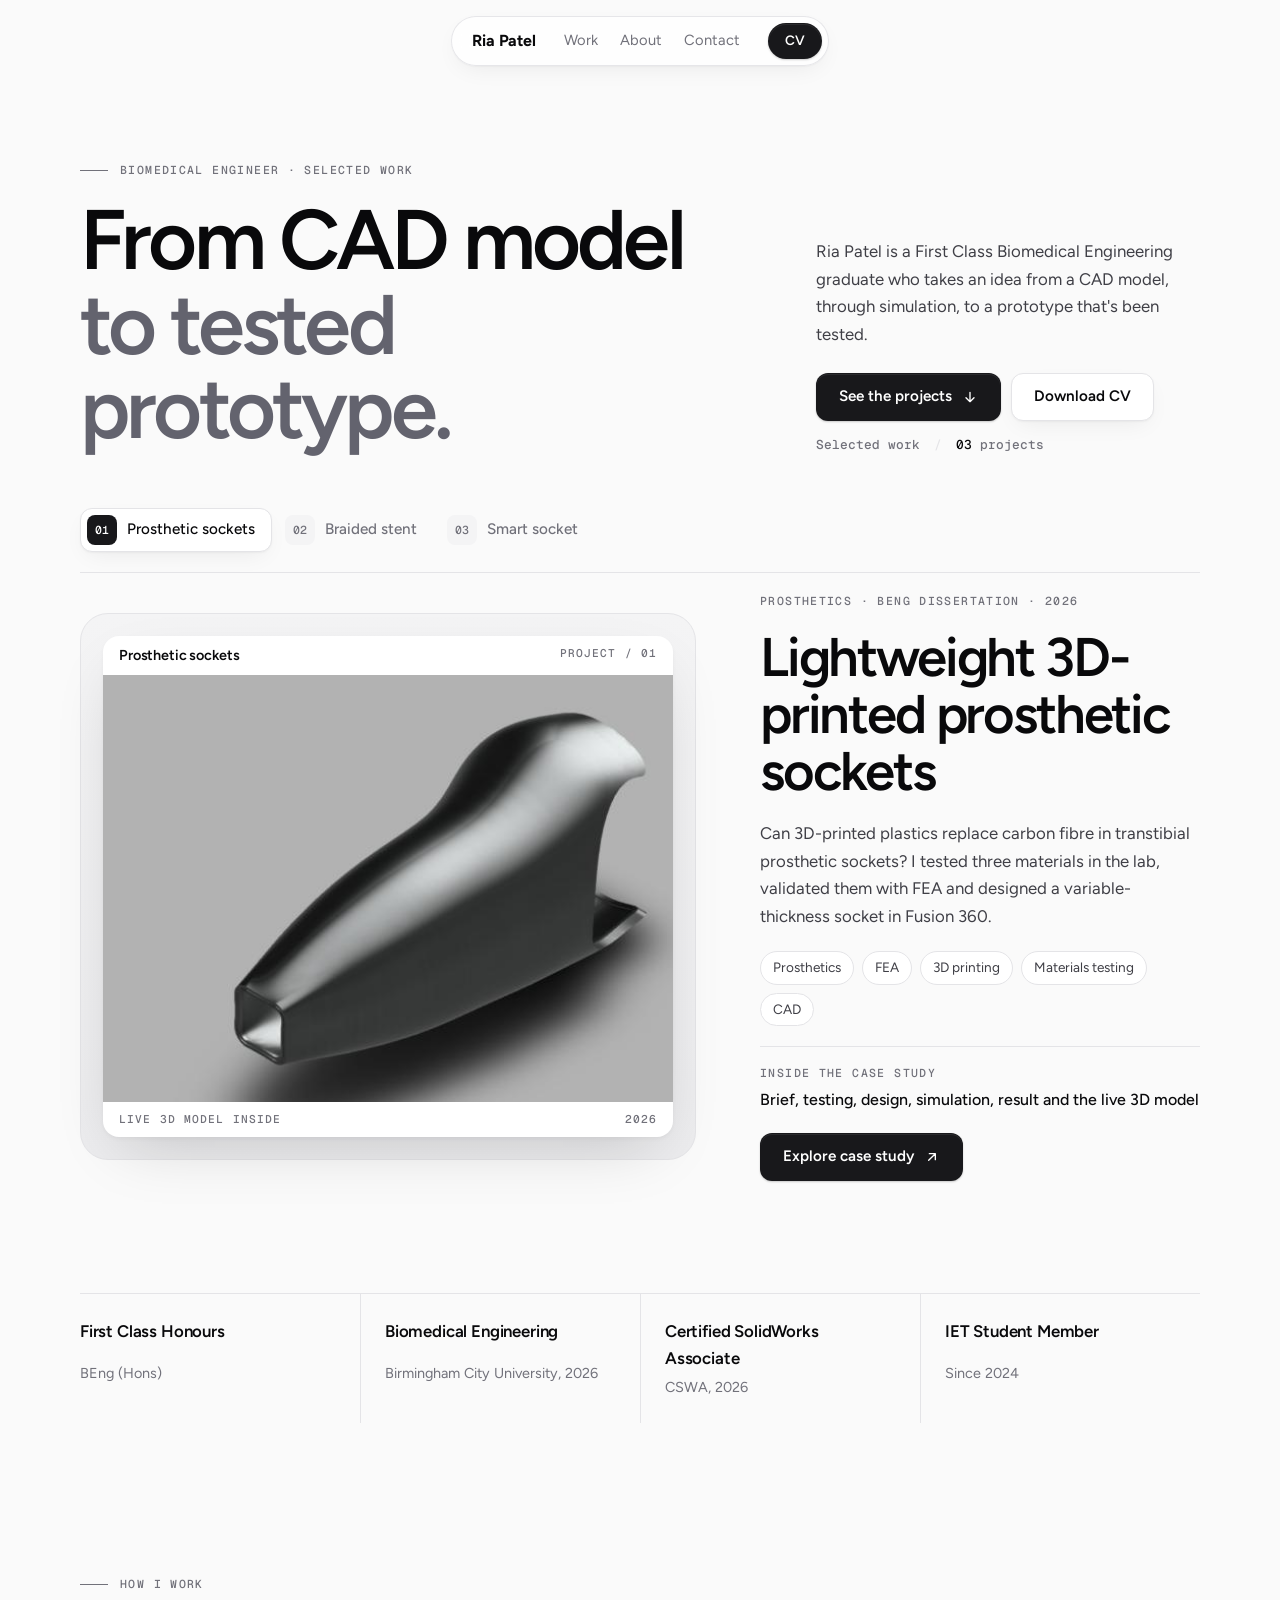
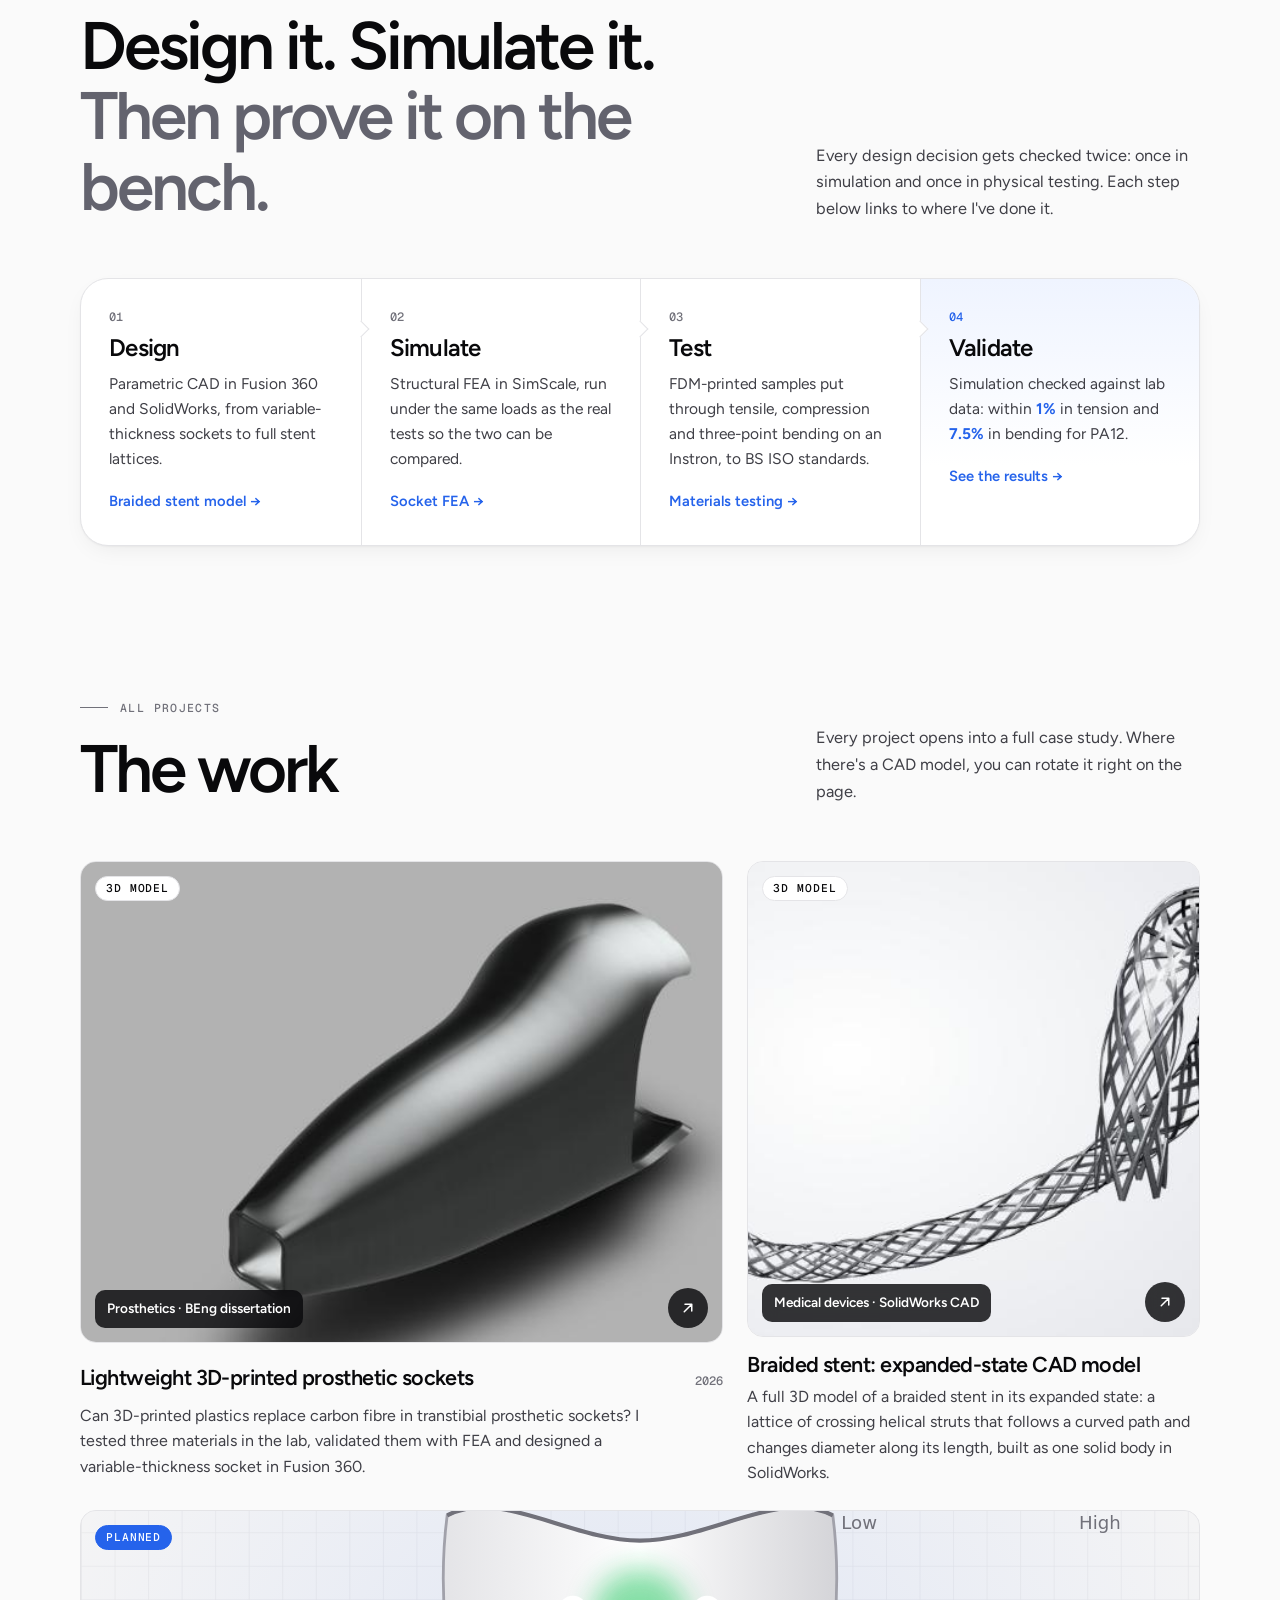
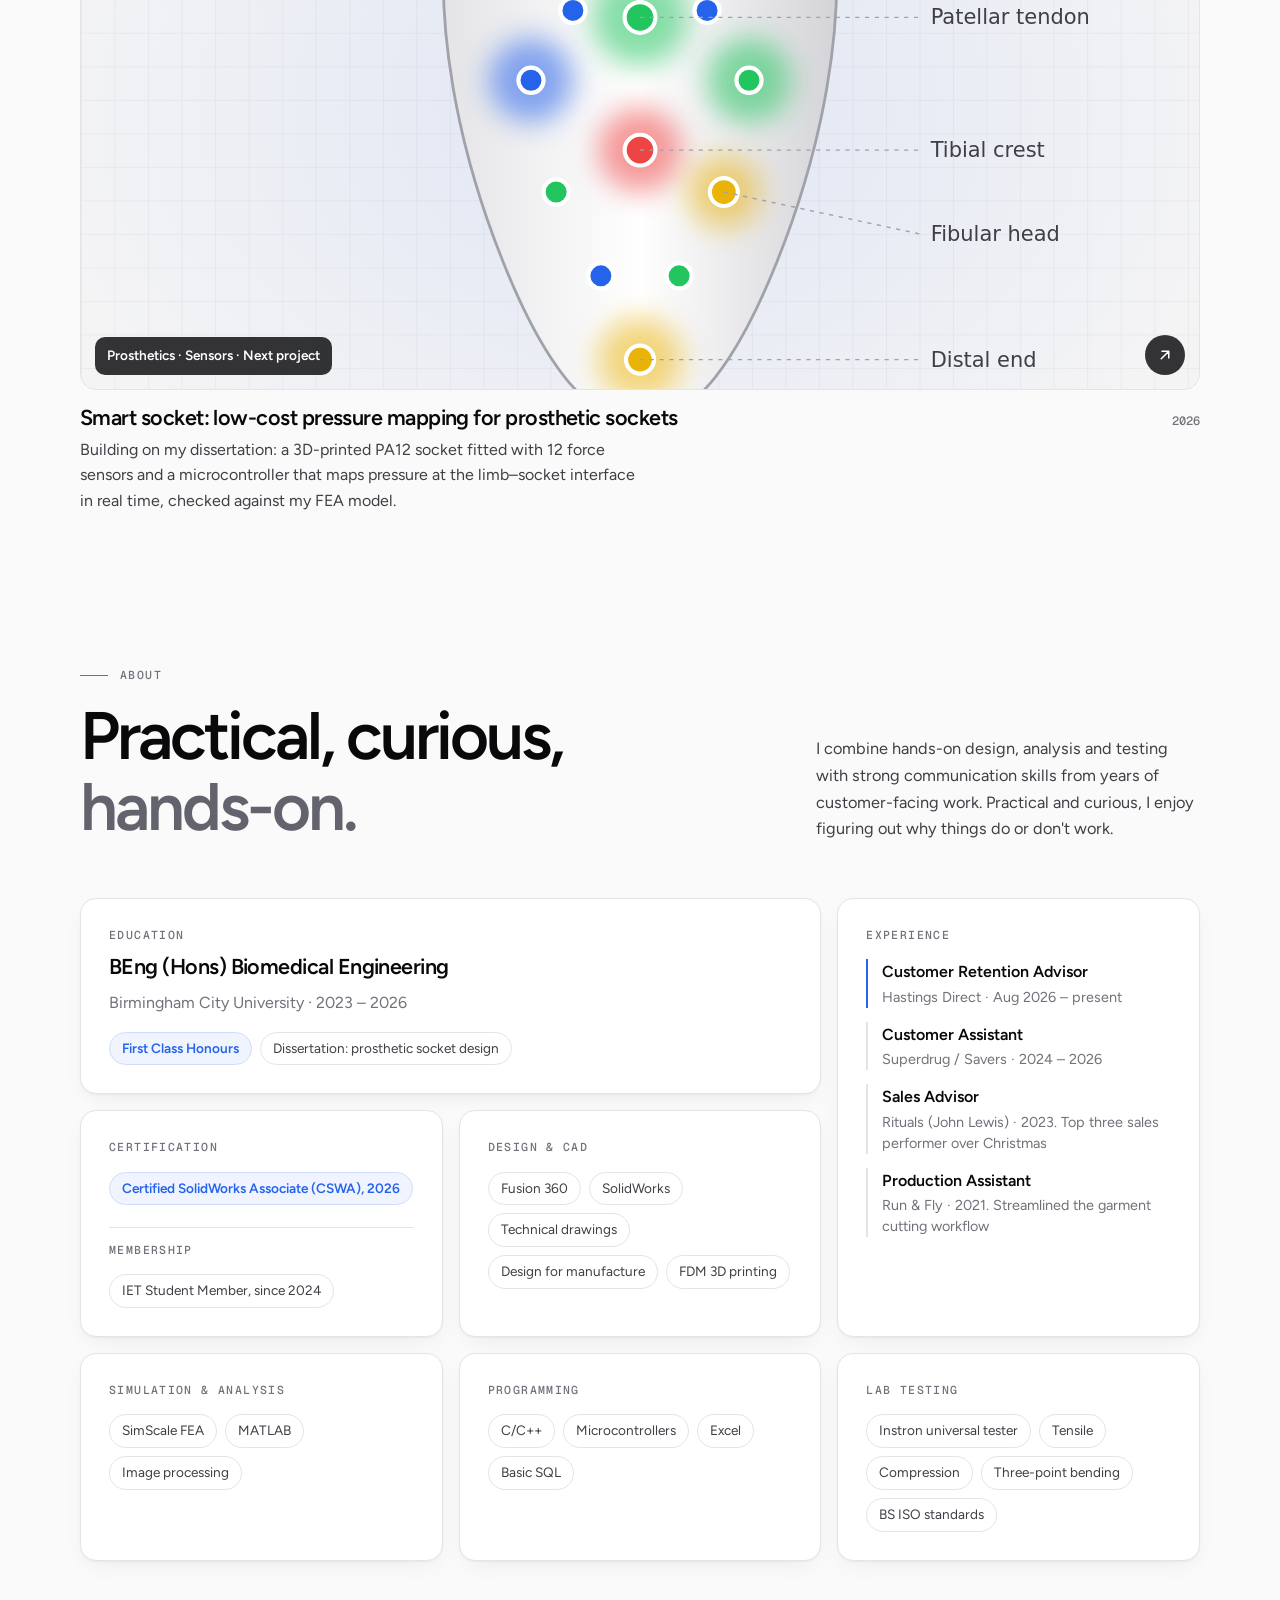
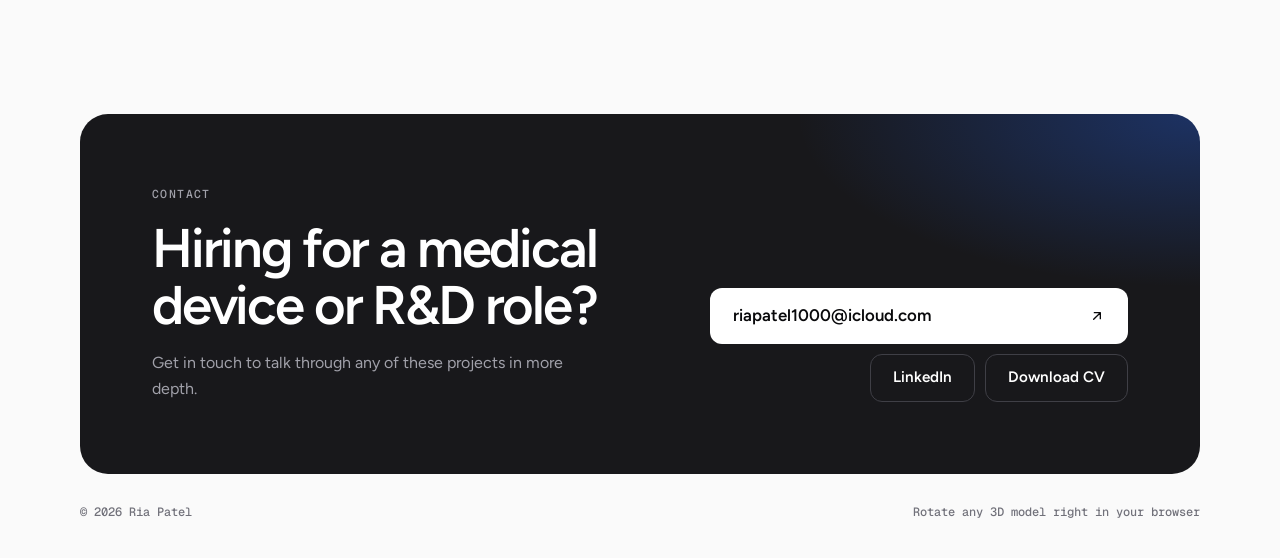
==== commit f0fc6d84: "Polish: darker headline grey, simpler degree label, separate IET membership Co-Authored-By: Claude O" ====
--- a/index.html
+++ b/index.html
@@ -105,7 +105,7 @@
 
     <!-- CREDENTIALS -->
     <section class="creds wrap" aria-label="Highlights">
-      <div class="creds__item"><b>First Class</b><span>BEng (Hons) Honours</span></div>
+      <div class="creds__item"><b>First Class Honours</b><span>BEng (Hons)</span></div>
       <div class="creds__item"><b>Biomedical Engineering</b><span>Birmingham City University, 2026</span></div>
       <div class="creds__item"><b>Certified SolidWorks Associate</b><span>CSWA, 2026</span></div>
       <div class="creds__item"><b>IET Student Member</b><span>Since 2024</span></div>
@@ -187,8 +187,10 @@
           </ul>
         </div>
         <div class="tile">
-          <p class="label">Certifications</p>
-          <ul class="pills"><li class="pill pill--accent">CSWA, 2026</li><li class="pill">IET Student Member</li></ul>
+          <p class="label">Certification</p>
+          <ul class="pills"><li class="pill pill--accent">Certified SolidWorks Associate (CSWA), 2026</li></ul>
+          <p class="label tile__sub">Membership</p>
+          <ul class="pills"><li class="pill">IET Student Member, since 2024</li></ul>
         </div>
         <div class="tile">
           <p class="label">Design &amp; CAD</p>
--- a/styles.css
+++ b/styles.css
@@ -107,7 +107,7 @@
 .hero { padding-top: clamp(56px, 9vw, 112px); }
 .hero__top { display: grid; grid-template-columns: minmax(0, 7fr) minmax(0, 4fr); gap: 32px 64px; align-items: end; }
 .hero__title { margin-top: 20px; font-size: clamp(2.6rem, 6.6vw, 5.4rem); letter-spacing: -.045em; line-height: 1; }
-.hero__soft { color: #a1a1aa; }
+.hero__soft { color: #63636e; } /* about 5.7:1 on the page background */
 .hero__aside p:first-child { color: var(--fg-2); font-size: 1.05rem; line-height: 1.65; }
 .hero__count { margin-top: 18px; font: 500 .8rem/1 var(--mono); color: var(--fg-3); }
 .hero__count span { margin: 0 6px; color: var(--border); }
@@ -277,6 +277,7 @@
 }
 .tile--wide { grid-column: span 2; }
 .tile--tall { grid-row: span 2; }
+.tile__sub { margin-top: 10px; padding-top: 14px; border-top: 1px solid var(--border); }
 .jobs { display: grid; gap: 14px; margin-top: 4px; }
 .jobs li { display: grid; gap: 2px; padding-left: 14px; border-left: 2px solid var(--border); }
 .jobs li:first-child { border-color: var(--accent); }
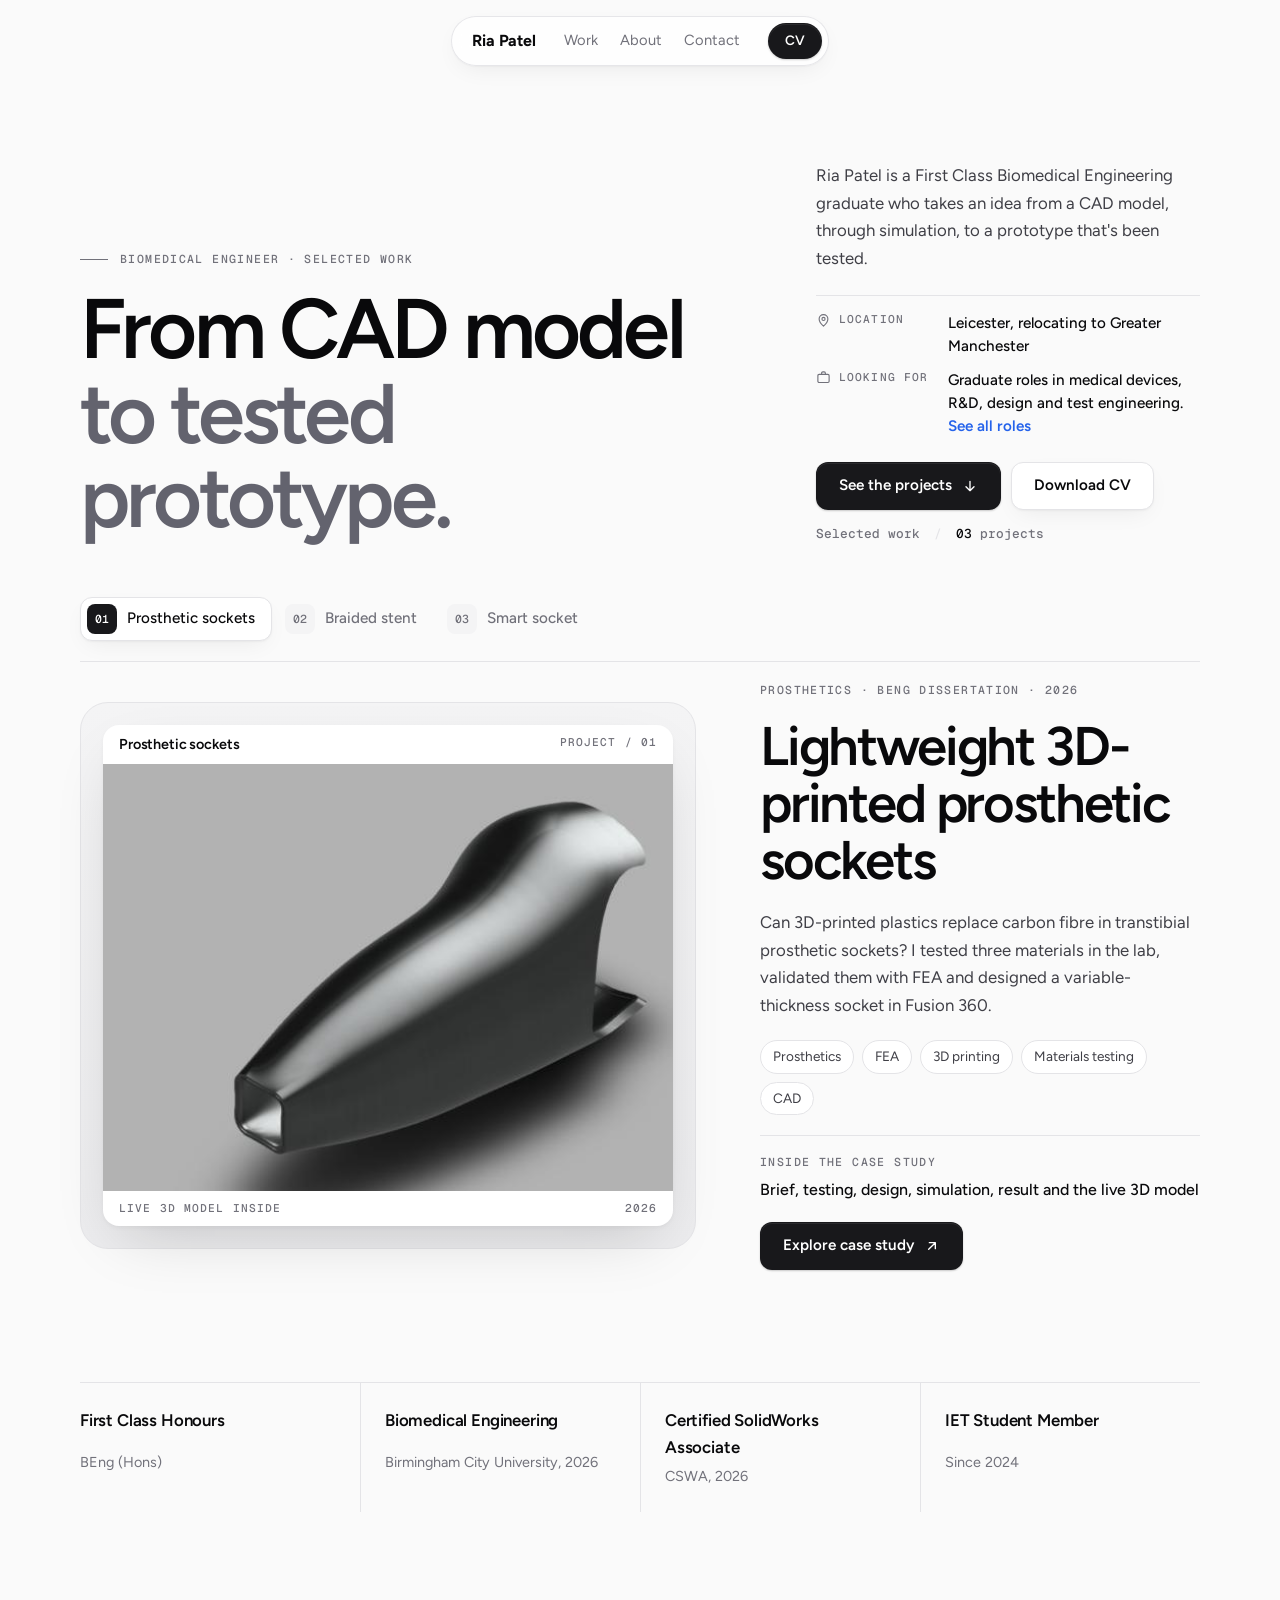
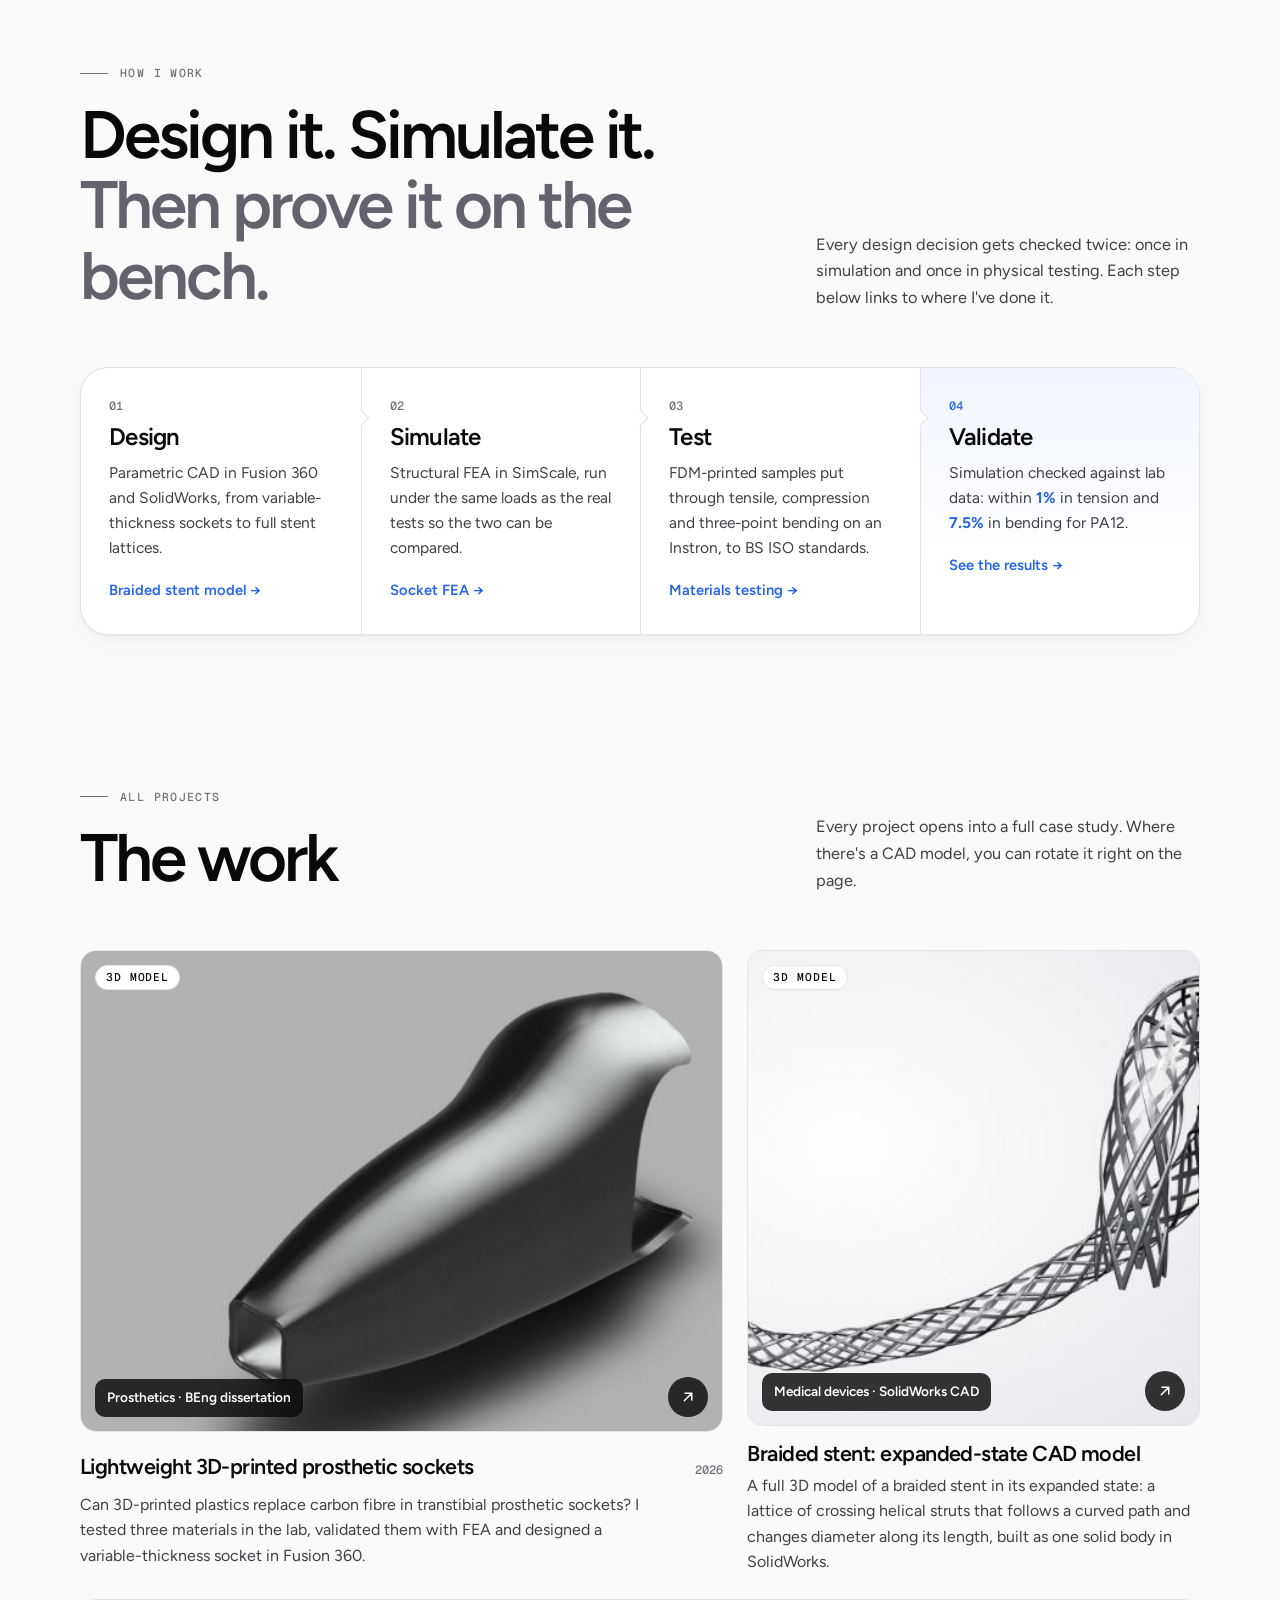
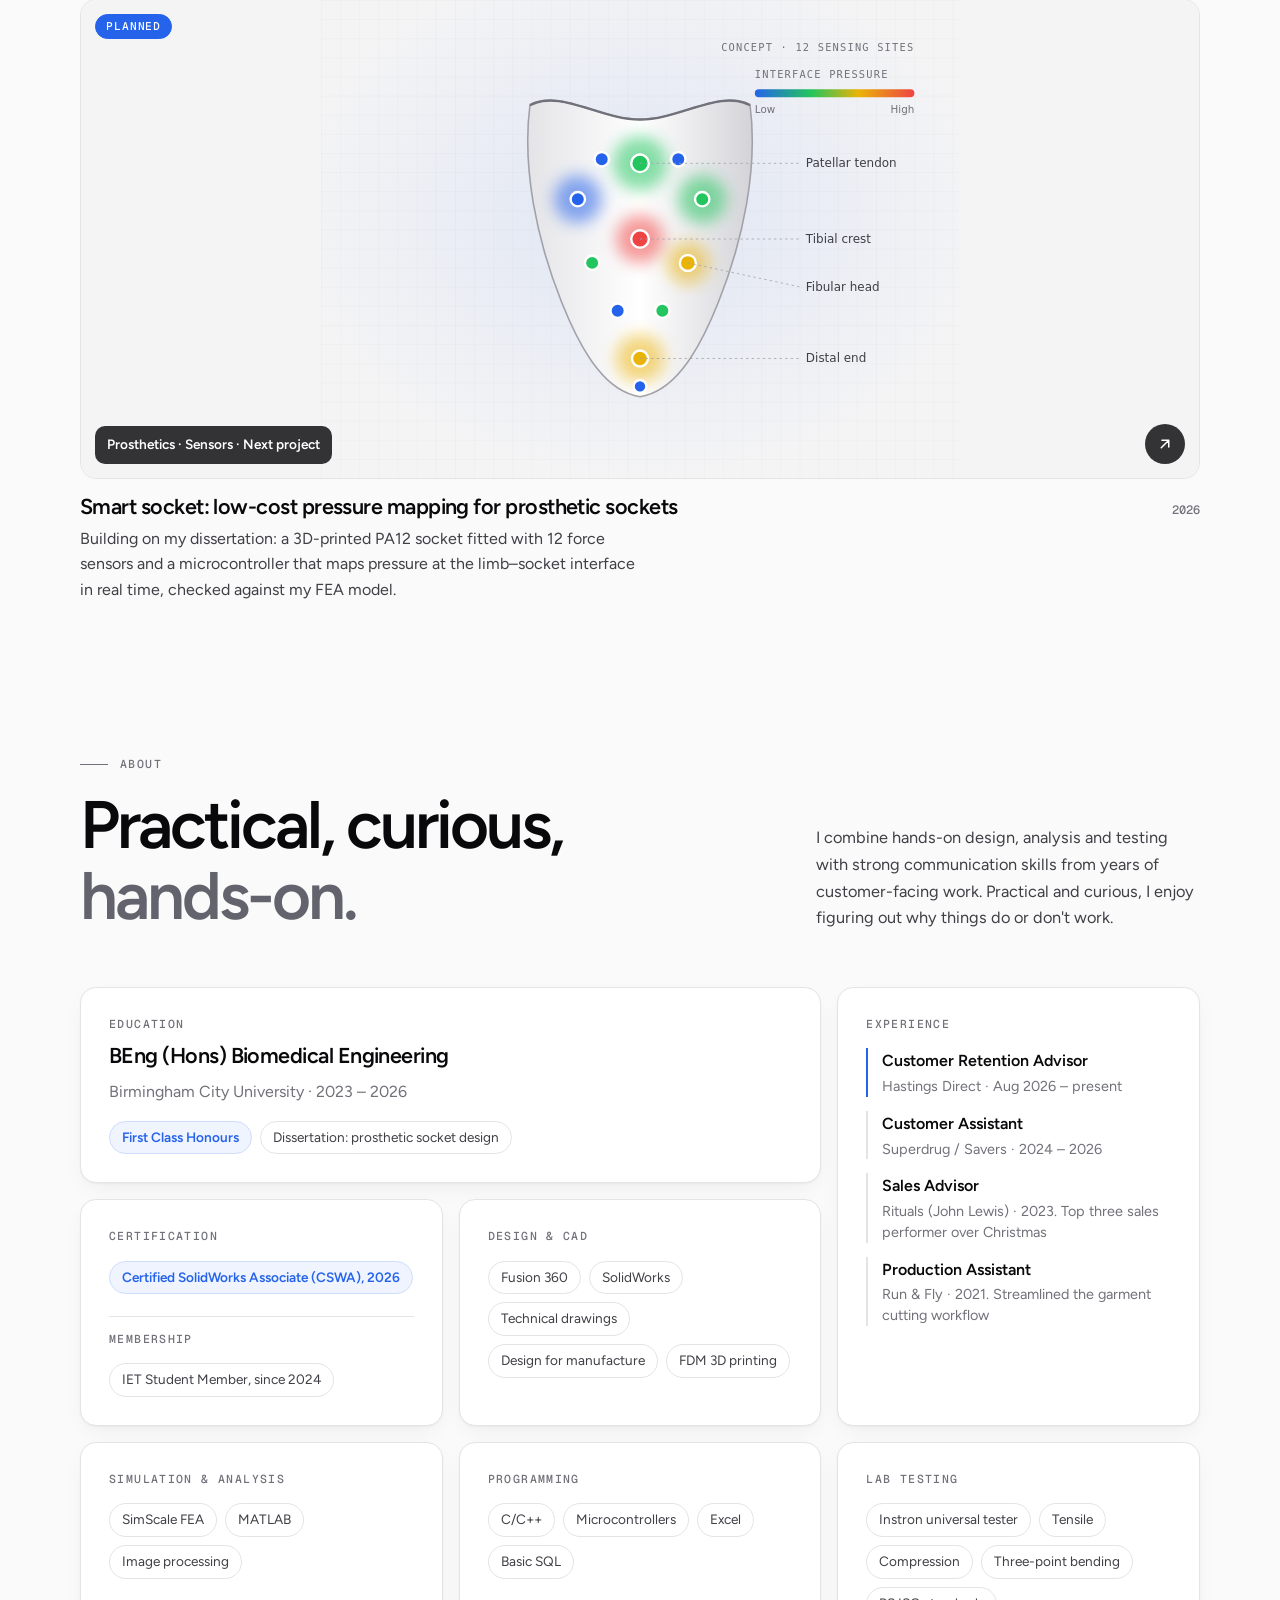
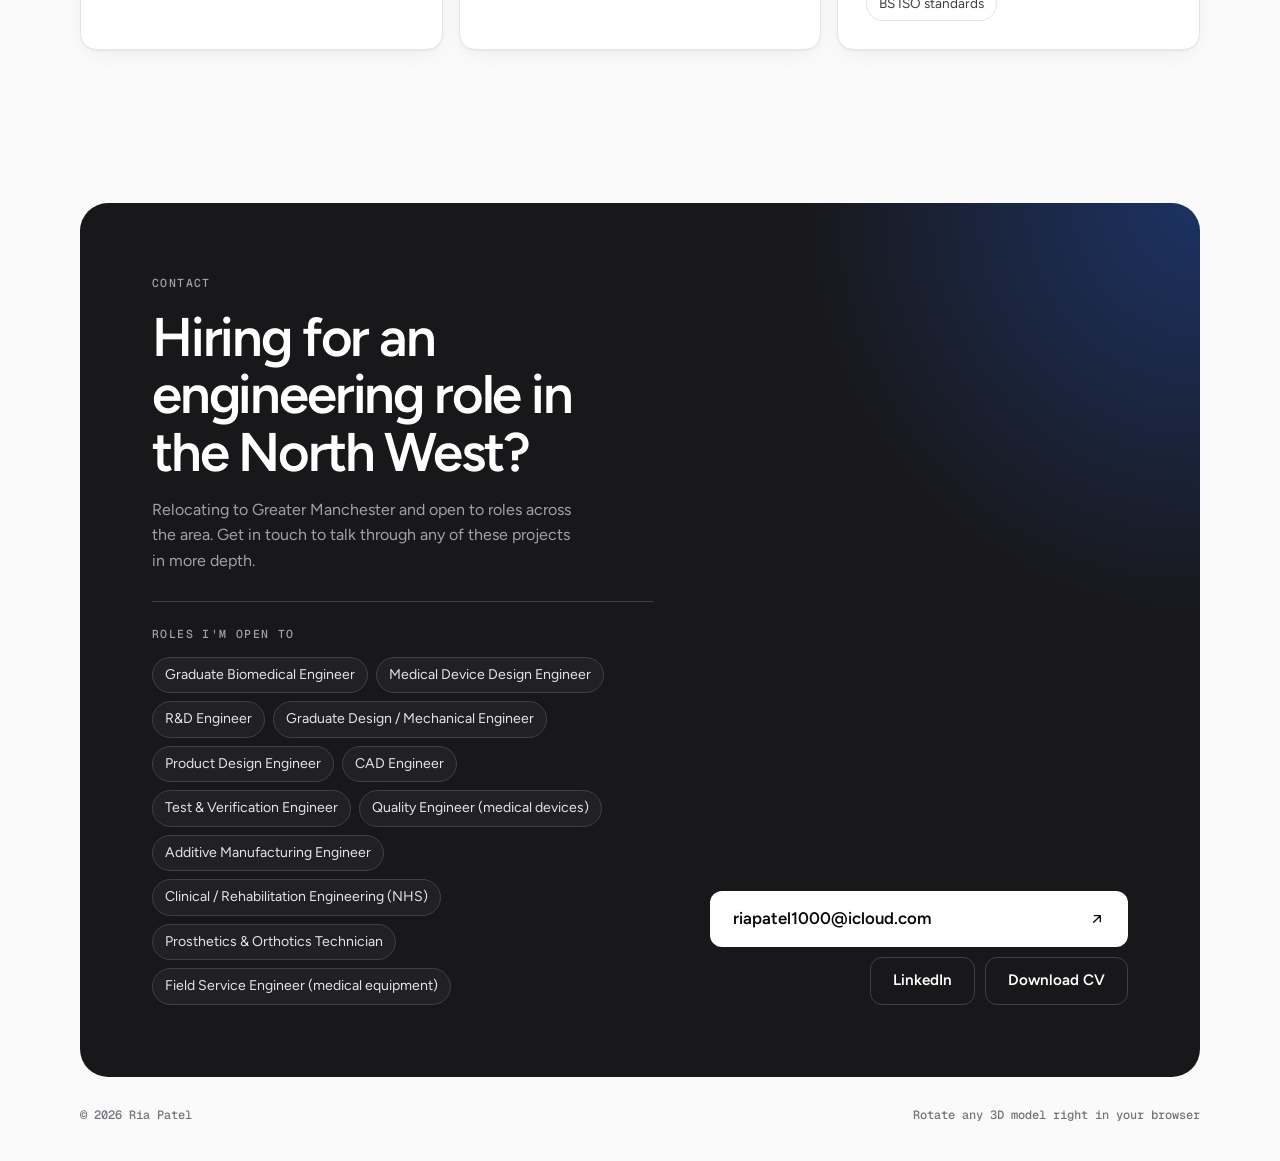
==== commit bc51faef: "Add location, relocation and target roles; show diagram cards uncropped Co-Authored-By: Claude Opus " ====
--- a/index.html
+++ b/index.html
@@ -58,6 +58,16 @@
         </div>
         <div class="hero__aside">
           <p>Ria Patel is a First Class Biomedical Engineering graduate who takes an idea from a CAD model, through simulation, to a prototype that's been tested.</p>
+          <dl class="hero__meta">
+            <div>
+              <dt><svg viewBox="0 0 24 24" aria-hidden="true"><path d="M12 21s-7-6.2-7-11.5a7 7 0 0 1 14 0C19 14.8 12 21 12 21Z"/><circle cx="12" cy="9.5" r="2.5"/></svg>Location</dt>
+              <dd>Leicester, relocating to Greater Manchester</dd>
+            </div>
+            <div>
+              <dt><svg viewBox="0 0 24 24" aria-hidden="true"><rect x="3" y="7" width="18" height="13" rx="2"/><path d="M9 7V5a2 2 0 0 1 2-2h2a2 2 0 0 1 2 2v2"/></svg>Looking for</dt>
+              <dd>Graduate roles in medical devices, R&amp;D, design and test engineering. <a href="#roles">See all roles</a></dd>
+            </div>
+          </dl>
           <div class="hero__actions">
             <a class="btn btn--dark" href="#work">
               See the projects
@@ -216,8 +226,25 @@
       <div class="cta-panel">
         <div>
           <p class="label label--light">Contact</p>
-          <h2 class="cta-panel__title">Hiring for a medical device or R&amp;D role?</h2>
-          <p class="cta-panel__text">Get in touch to talk through any of these projects in more depth.</p>
+          <h2 class="cta-panel__title">Hiring for an engineering role in the North West?</h2>
+          <p class="cta-panel__text">Relocating to Greater Manchester and open to roles across the area. Get in touch to talk through any of these projects in more depth.</p>
+          <div class="roles" id="roles">
+            <p class="label label--light">Roles I'm open to</p>
+            <ul>
+              <li>Graduate Biomedical Engineer</li>
+              <li>Medical Device Design Engineer</li>
+              <li>R&amp;D Engineer</li>
+              <li>Graduate Design / Mechanical Engineer</li>
+              <li>Product Design Engineer</li>
+              <li>CAD Engineer</li>
+              <li>Test &amp; Verification Engineer</li>
+              <li>Quality Engineer (medical devices)</li>
+              <li>Additive Manufacturing Engineer</li>
+              <li>Clinical / Rehabilitation Engineering (NHS)</li>
+              <li>Prosthetics &amp; Orthotics Technician</li>
+              <li>Field Service Engineer (medical equipment)</li>
+            </ul>
+          </div>
         </div>
         <div class="cta-panel__actions">
           <a class="btn btn--light" href="mailto:riapatel1000@icloud.com">
--- a/styles.css
+++ b/styles.css
@@ -197,6 +197,19 @@
 .section__head { display: grid; grid-template-columns: minmax(0, 7fr) minmax(0, 4fr); gap: 24px 64px; align-items: end; margin-bottom: clamp(36px, 5vw, 56px); }
 .section__title { margin-top: 18px; font-size: clamp(2.4rem, 5.4vw, 4.2rem); letter-spacing: -.045em; }
 .section__aside { color: var(--fg-2); font-size: 1.02rem; line-height: 1.65; }
+
+/* location + target roles */
+.hero__meta { display: grid; gap: 12px; margin: 22px 0 0; padding: 16px 0 0; border-top: 1px solid var(--border); }
+.hero__meta div { display: grid; grid-template-columns: 120px 1fr; gap: 12px; align-items: baseline; }
+.hero__meta dt { display: flex; align-items: center; gap: 8px; font: 500 .7rem/1.4 var(--mono); letter-spacing: .1em; text-transform: uppercase; color: var(--fg-3); }
+.hero__meta dt svg { width: 15px; height: 15px; flex: none; fill: none; stroke: currentColor; stroke-width: 1.8; stroke-linecap: round; stroke-linejoin: round; }
+.hero__meta dd { margin: 0; font-size: .95rem; font-weight: 500; color: var(--fg); line-height: 1.5; }
+.hero__meta a { color: var(--accent); font-weight: 600; text-decoration: none; white-space: nowrap; }
+.hero__meta a:hover { text-decoration: underline; }
+
+.roles { margin-top: 28px; padding-top: 24px; border-top: 1px solid #3f3f46; }
+.roles ul { display: flex; flex-wrap: wrap; gap: 8px; margin-top: 14px; }
+.roles li { padding: 6px 12px; border-radius: 999px; border: 1px solid #3f3f46; background: rgba(255, 255, 255, .04); color: #e4e4e7; font-size: .88rem; }
 
 /* hero buttons */
 .hero__actions { display: flex; flex-wrap: wrap; gap: 10px; margin-top: 24px; }
@@ -249,6 +262,8 @@
 .grid .card:nth-child(4n + 2) .card__media, .grid .card:nth-child(4n + 3) .card__media { aspect-ratio: 19 / 20; }
 .grid .card:last-child:nth-child(odd) .card__media, .grid .card:only-child .card__media { aspect-ratio: 21 / 9; }
 .card__media img { width: 100%; height: 100%; object-fit: cover; transition: transform .7s var(--ease); }
+/* diagrams (SVG) are shown whole rather than cropped */
+.card__media img[src$=".svg"] { object-fit: contain; background: #f4f4f5; }
 .card__tag, .card__arrow {
   position: absolute; bottom: 14px;
   background: rgba(9, 9, 11, .82); color: #fff;
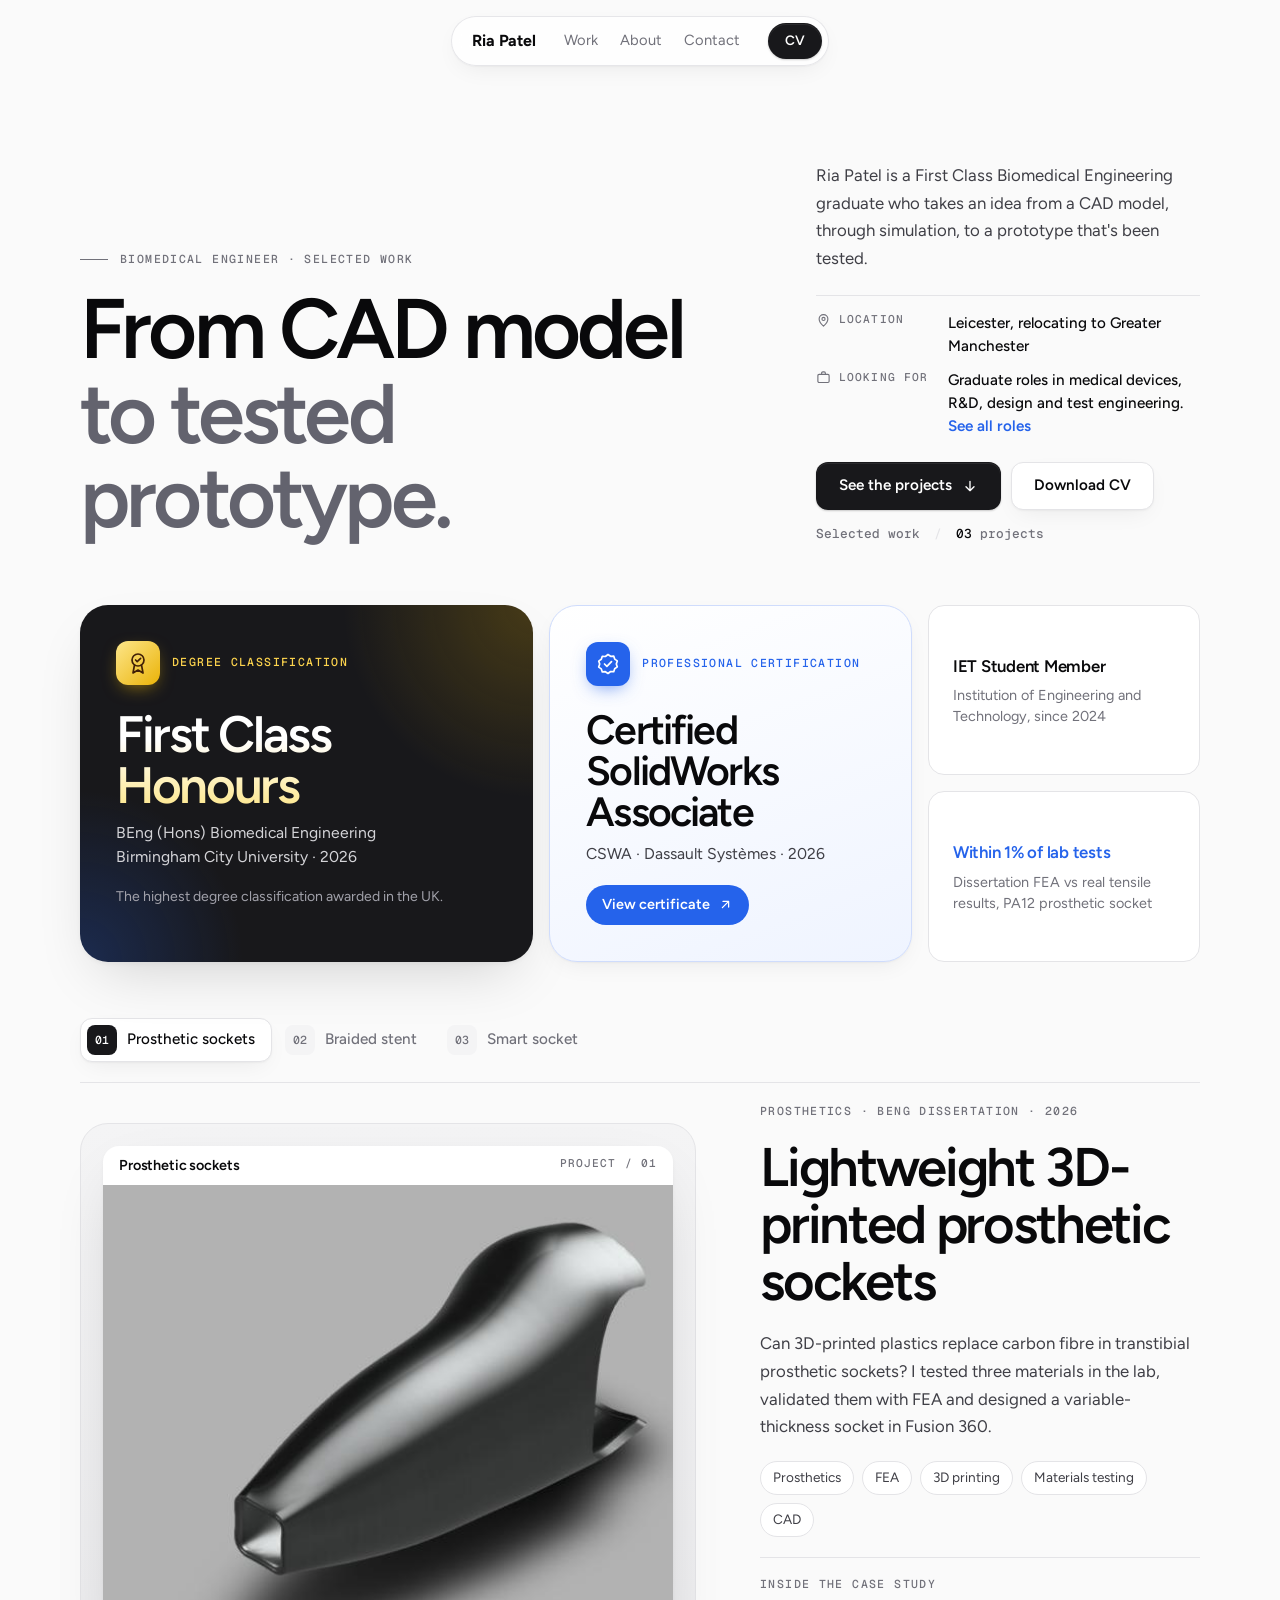
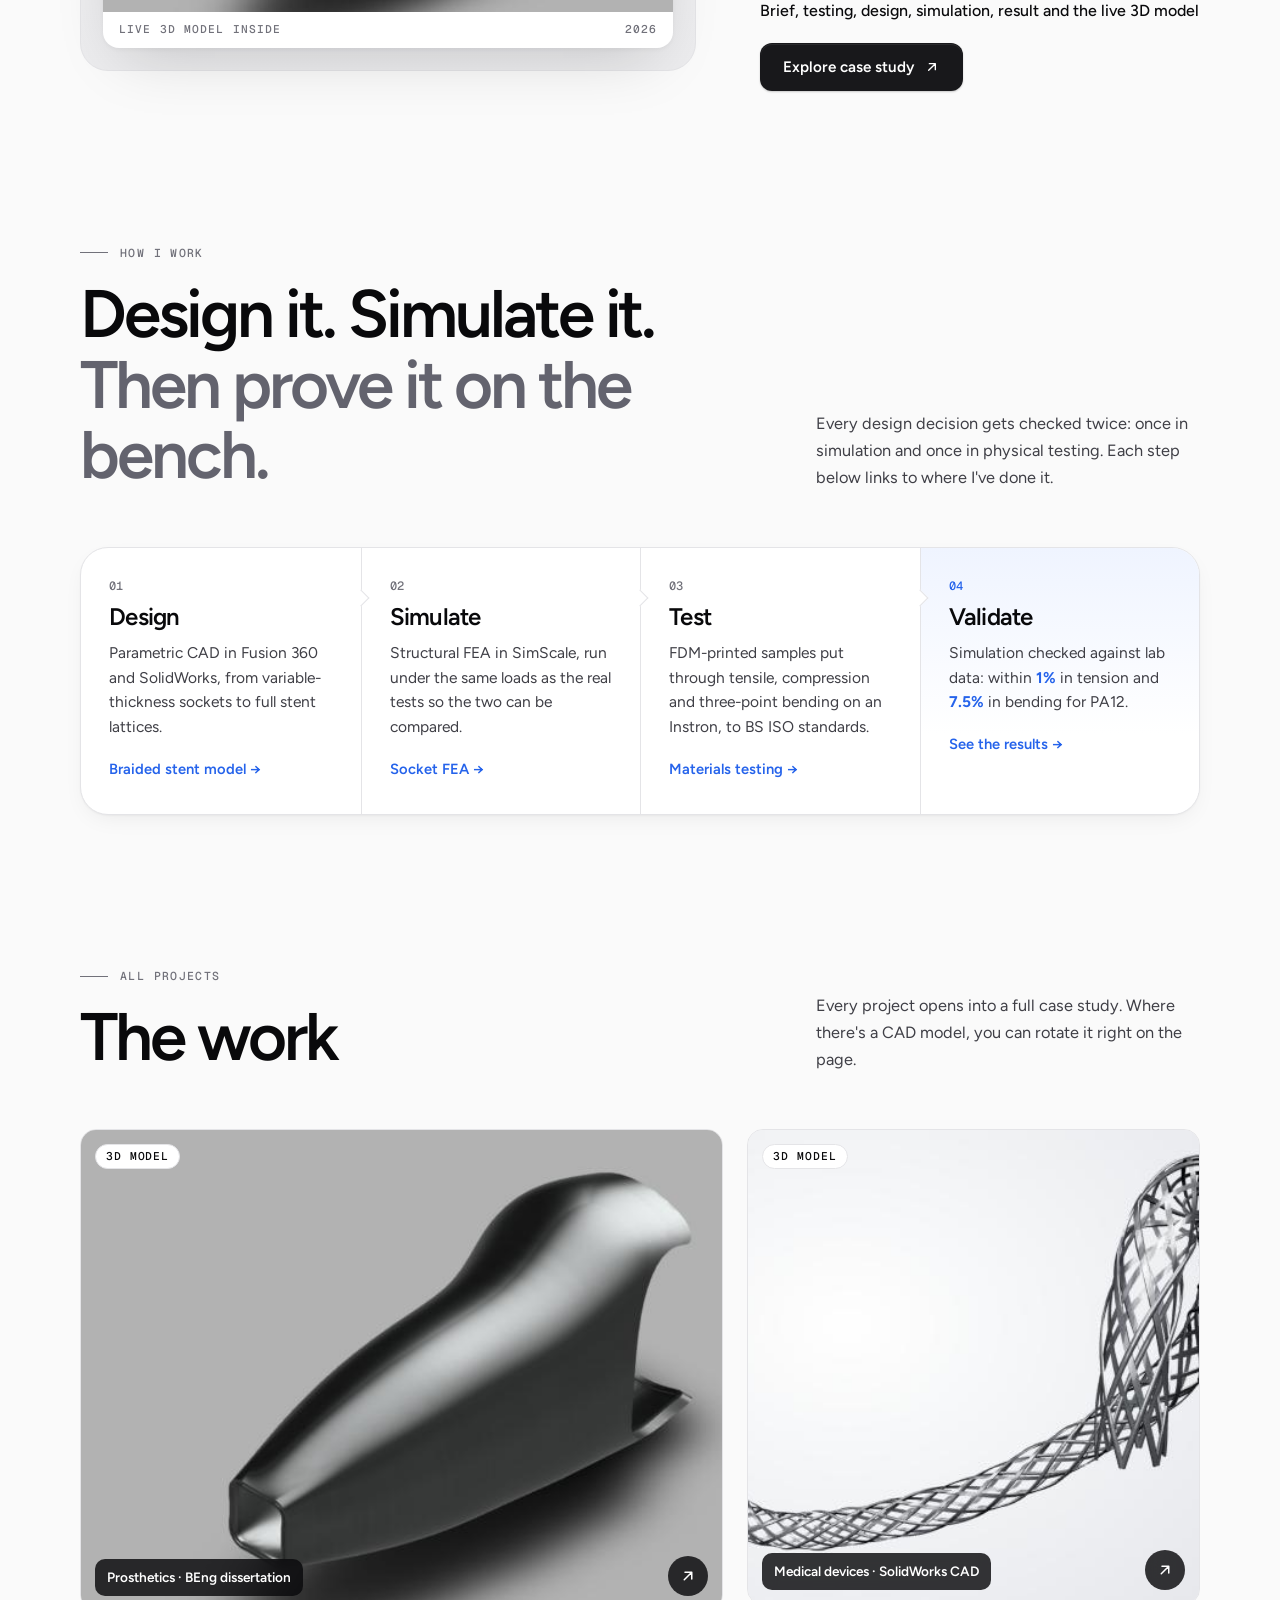
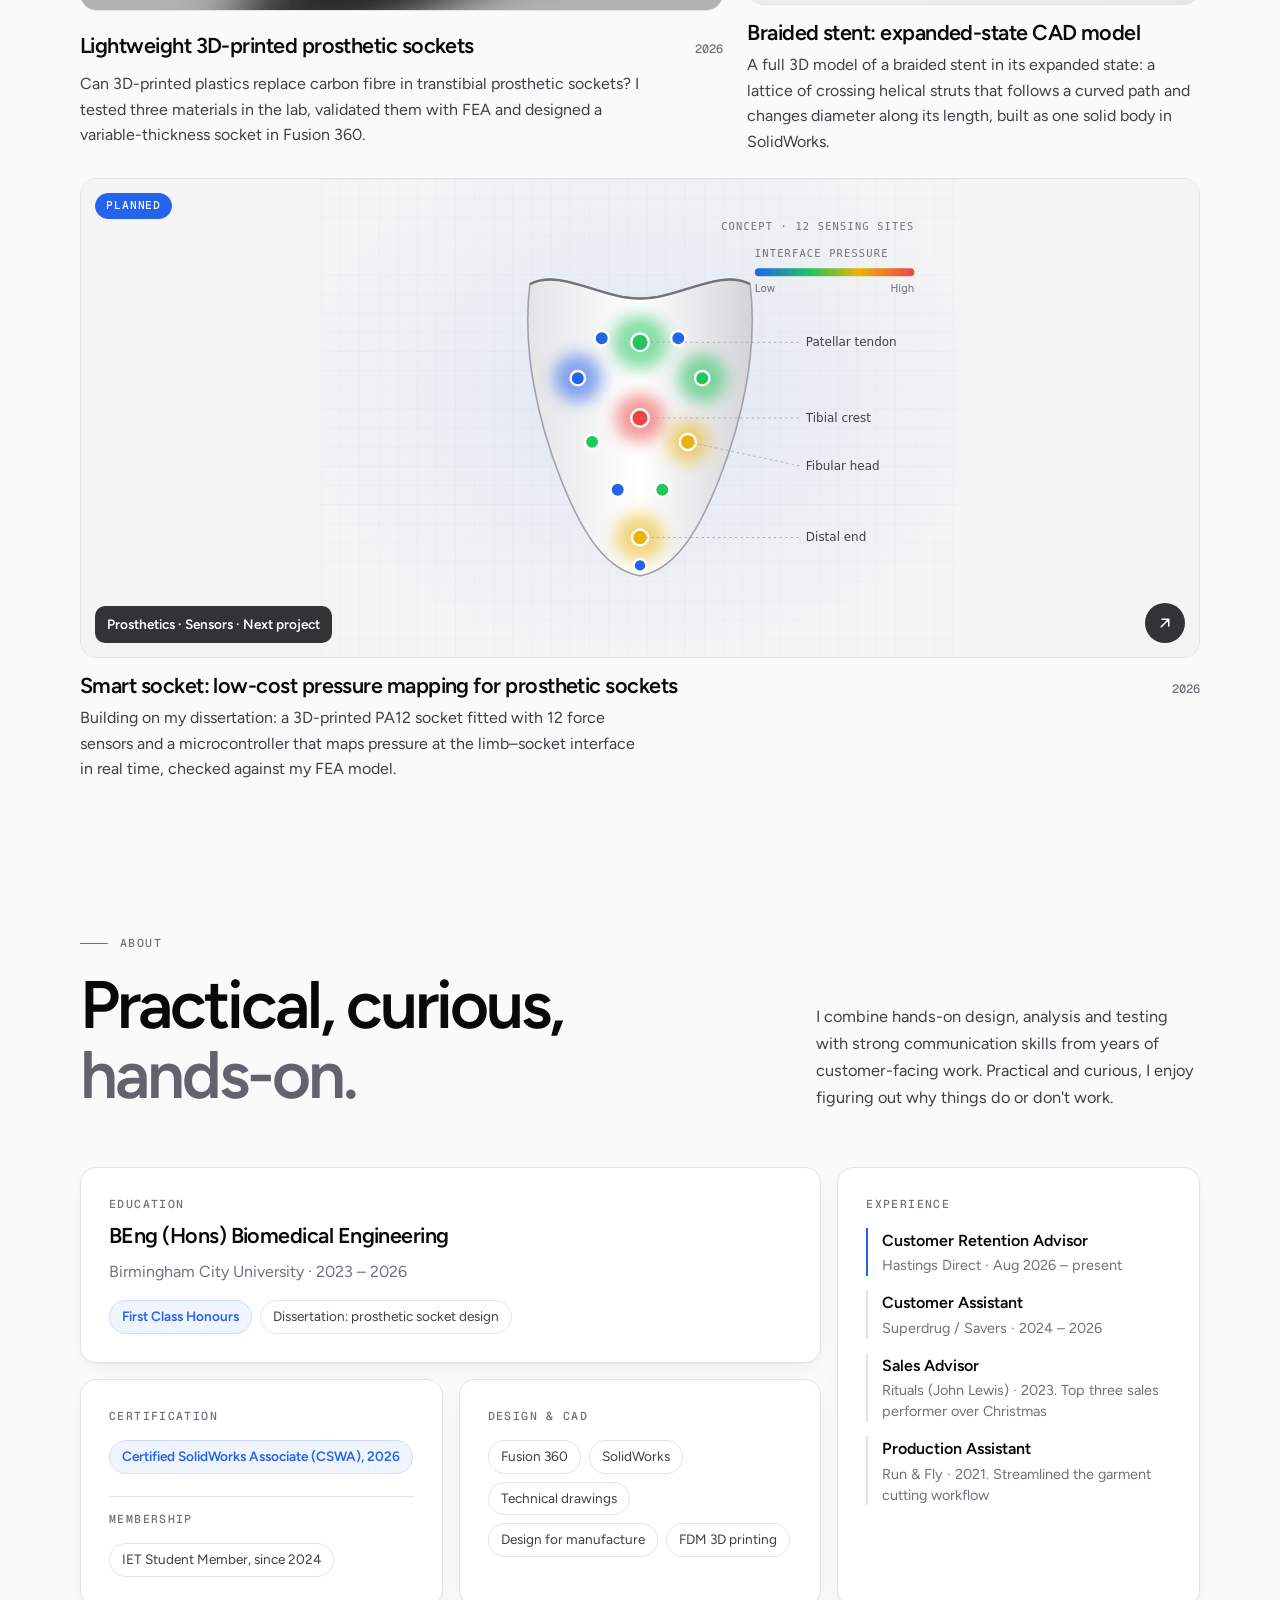
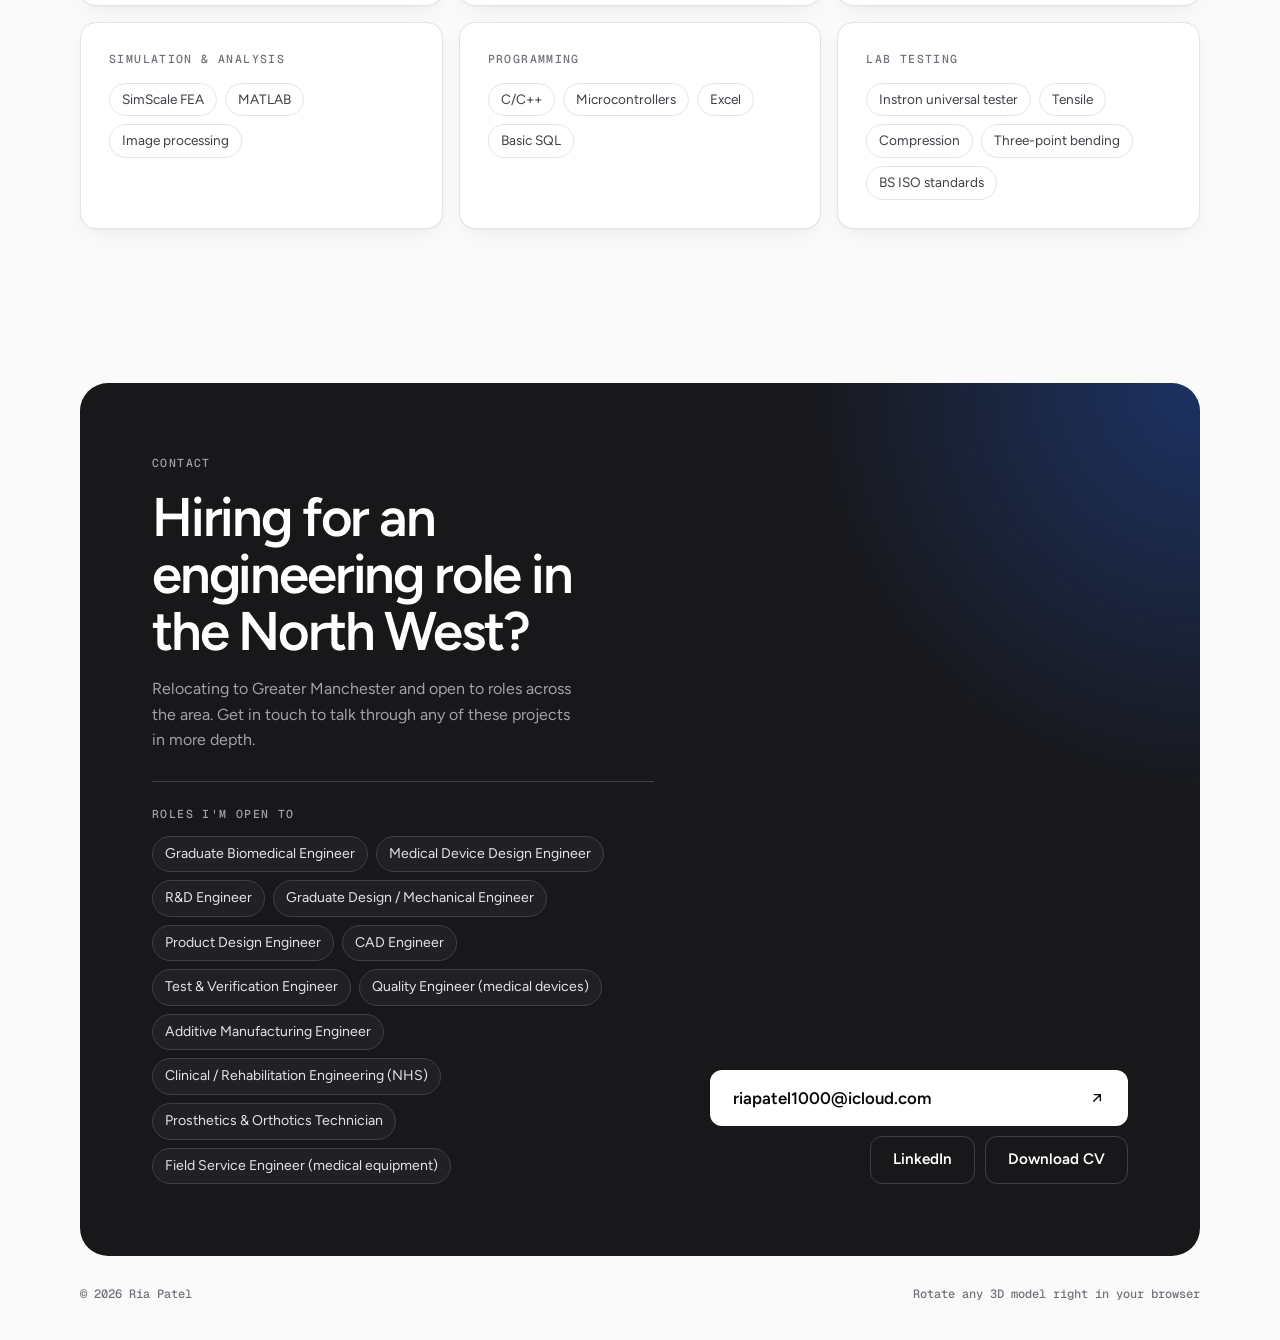
==== commit 5fd79380: "Feature First Class and CSWA as credential cards near the top Co-Authored-By: Claude Opus 5.5 <norep" ====
--- a/index.html
+++ b/index.html
@@ -79,6 +79,47 @@
         </div>
       </div>
 
+      <!-- CREDENTIALS -->
+      <section class="creds" aria-label="Qualifications">
+        <article class="cred cred--degree">
+          <div class="cred__top">
+            <span class="cred__icon" aria-hidden="true">
+              <svg viewBox="0 0 24 24"><circle cx="12" cy="9" r="6"/><path d="M8.5 13.8 7 22l5-3 5 3-1.5-8.2"/><path d="m9.6 9 1.6 1.6L14.6 7.4"/></svg>
+            </span>
+            <span class="cred__kicker">Degree classification</span>
+          </div>
+          <h2 class="cred__title">First Class Honours</h2>
+          <p class="cred__sub">BEng (Hons) Biomedical Engineering<br>Birmingham City University · 2026</p>
+          <p class="cred__note">The highest degree classification awarded in the UK.</p>
+        </article>
+
+        <article class="cred cred--cert">
+          <div class="cred__top">
+            <span class="cred__icon" aria-hidden="true">
+              <svg viewBox="0 0 24 24"><path d="M12 2.5 14.6 4.3l3.1-.2 1 3 2.6 1.8-1 3 1 3-2.6 1.8-1 3-3.1-.2L12 21.5l-2.6-1.8-3.1.2-1-3L2.7 15.1l1-3-1-3 2.6-1.8 1-3 3.1.2Z"/><path d="m8.5 12 2.4 2.4 4.6-4.8"/></svg>
+            </span>
+            <span class="cred__kicker">Professional certification</span>
+          </div>
+          <h2 class="cred__title">Certified SolidWorks Associate</h2>
+          <p class="cred__sub">CSWA · Dassault Systèmes · 2026</p>
+          <a class="cred__link" href="https://drive.google.com/file/d/1TvakxJ9kmY4eQ8DnAXnfN08E9pkClGsp/view?usp=drive_link" target="_blank" rel="noopener">
+            View certificate
+            <svg viewBox="0 0 24 24" aria-hidden="true"><path d="M7 17 17 7M8 7h9v9"/></svg>
+          </a>
+        </article>
+
+        <div class="cred-side">
+          <div class="cred-mini">
+            <b>IET Student Member</b>
+            <span>Institution of Engineering and Technology, since 2024</span>
+          </div>
+          <a class="cred-mini cred-mini--link" href="project.html#3d-printed-prosthetic-socket">
+            <b>Within 1% of lab tests</b>
+            <span>Dissertation FEA vs real tensile results, PA12 prosthetic socket</span>
+          </a>
+        </div>
+      </section>
+
       <!-- Project switcher, built from projects.js -->
       <div class="tabs" role="tablist" aria-label="Featured projects" data-tabs></div>
 
@@ -113,13 +154,7 @@
       </article>
     </section>
 
-    <!-- CREDENTIALS -->
-    <section class="creds wrap" aria-label="Highlights">
-      <div class="creds__item"><b>First Class Honours</b><span>BEng (Hons)</span></div>
-      <div class="creds__item"><b>Biomedical Engineering</b><span>Birmingham City University, 2026</span></div>
-      <div class="creds__item"><b>Certified SolidWorks Associate</b><span>CSWA, 2026</span></div>
-      <div class="creds__item"><b>IET Student Member</b><span>Since 2024</span></div>
-    </section>
+
 
     <!-- PROCESS -->
     <section class="section wrap" id="process">
--- a/styles.css
+++ b/styles.css
@@ -184,13 +184,73 @@
 
 /* ---------- Credentials strip ---------- */
 .creds {
-  display: grid; grid-template-columns: repeat(4, minmax(0, 1fr));
-  margin-top: clamp(72px, 9vw, 112px);
-}
-.creds__item { display: grid; gap: 4px; padding: 24px 24px 24px 0; border-top: 1px solid var(--border); }
-.creds__item + .creds__item { padding-left: 24px; border-left: 1px solid var(--border); }
-.creds__item b { font-weight: 600; font-size: 1.05rem; letter-spacing: -.01em; }
-.creds__item span { color: var(--fg-3); font-size: .9rem; }
+  display: grid; grid-template-columns: minmax(0, 5fr) minmax(0, 4fr) minmax(0, 3fr);
+  gap: 16px;
+  margin-top: clamp(40px, 5vw, 64px);
+}
+.cred {
+  position: relative;
+  display: grid; align-content: start; gap: 10px;
+  padding: clamp(24px, 3vw, 36px);
+  border-radius: var(--r-lg);
+  overflow: hidden;
+}
+.cred__top { display: flex; align-items: center; gap: 12px; margin-bottom: 14px; }
+.cred__icon { display: grid; place-items: center; width: 44px; height: 44px; border-radius: 12px; flex: none; }
+.cred__icon svg { width: 24px; height: 24px; fill: none; stroke: currentColor; stroke-width: 1.7; stroke-linecap: round; stroke-linejoin: round; }
+.cred__kicker { font: 500 .72rem/1.3 var(--mono); letter-spacing: .12em; text-transform: uppercase; }
+.cred__title { font-size: clamp(1.9rem, 3.2vw, 2.7rem); font-weight: 600; letter-spacing: -.045em; line-height: 1; }
+.cred__sub { font-size: .98rem; line-height: 1.55; }
+.cred__note { margin-top: 6px; font-size: .88rem; }
+
+/* First Class: the headline credential */
+.cred--degree {
+  background:
+    radial-gradient(ellipse 70% 90% at 100% 0%, rgba(234, 179, 8, .22), transparent 60%),
+    radial-gradient(ellipse 60% 80% at 0% 100%, rgba(37, 99, 235, .25), transparent 60%),
+    var(--dark);
+  color: #fff;
+  box-shadow: var(--shadow-lg);
+}
+.cred--degree .cred__icon { background: linear-gradient(135deg, #fde68a, #eab308); color: #422006; box-shadow: 0 6px 18px -6px rgba(234, 179, 8, .7); }
+.cred--degree .cred__kicker { color: #fcd34d; }
+.cred--degree .cred__title { font-size: clamp(2.2rem, 4vw, 3.3rem); background: linear-gradient(180deg, #ffffff 30%, #fde68a); -webkit-background-clip: text; background-clip: text; color: transparent; }
+.cred--degree .cred__sub { color: #d4d4d8; }
+.cred--degree .cred__note { color: #a1a1aa; }
+
+/* CSWA: certified */
+.cred--cert {
+  background: linear-gradient(160deg, #ffffff 0%, var(--accent-soft) 100%);
+  border: 1px solid #cfdcfc;
+  box-shadow: var(--shadow);
+}
+.cred--cert .cred__icon { background: var(--accent); color: #fff; box-shadow: 0 6px 18px -6px rgba(37, 99, 235, .7); }
+.cred--cert .cred__kicker { color: var(--accent); }
+.cred--cert .cred__sub { color: var(--fg-2); }
+.cred__link {
+  display: inline-flex; align-items: center; gap: 8px; justify-self: start;
+  margin-top: 8px; min-height: 40px; padding: 0 16px;
+  border-radius: 999px; background: var(--accent); color: #fff;
+  font-weight: 600; font-size: .9rem; text-decoration: none;
+  transition: background .2s, transform .2s var(--ease);
+}
+.cred__link svg { width: 15px; height: 15px; fill: none; stroke: currentColor; stroke-width: 2; stroke-linecap: round; stroke-linejoin: round; transition: transform .25s var(--ease); }
+.cred__link:hover { background: #1d4ed8; }
+.cred__link:hover svg { transform: translate(2px, -2px); }
+
+/* supporting items */
+.cred-side { display: grid; gap: 16px; }
+.cred-mini {
+  display: grid; align-content: center; gap: 6px;
+  padding: 22px 24px;
+  border-radius: var(--r-md);
+  background: var(--surface); border: 1px solid var(--border);
+}
+.cred-mini--link { text-decoration: none; color: inherit; transition: border-color .2s, transform .25s var(--ease), box-shadow .25s; }
+.cred-mini--link:hover { border-color: #cfdcfc; transform: translateY(-2px); box-shadow: var(--shadow); }
+.cred-mini--link b { color: var(--accent); }
+.cred-mini b { font-weight: 600; font-size: 1.05rem; letter-spacing: -.015em; }
+.cred-mini span { color: var(--fg-3); font-size: .9rem; line-height: 1.45; }
 
 /* ---------- Sections ---------- */
 .section { padding-top: clamp(96px, 12vw, 160px); }
@@ -446,7 +506,7 @@
 @media (max-width: 960px) {
   .hero__top, .feature, .section__head, .cta-panel, .phead, .story section { grid-template-columns: minmax(0, 1fr); }
   .creds { grid-template-columns: repeat(2, minmax(0, 1fr)); }
-  .creds__item:nth-child(3) { padding-left: 0; border-left: 0; }
+  .cred-side { grid-column: 1 / -1; grid-template-columns: repeat(2, minmax(0, 1fr)); }
   .grid .card { grid-column: 1 / -1 !important; }
   .grid .card .card__media { aspect-ratio: 4 / 3 !important; }
   .bento, .stats, .process { grid-template-columns: repeat(2, minmax(0, 1fr)); }
@@ -460,7 +520,7 @@
   .nav__links { display: none; }
   .nav__pill { width: 100%; justify-content: space-between; }
   .creds { grid-template-columns: minmax(0, 1fr); }
-  .creds__item + .creds__item { padding-left: 0; border-left: 0; }
+  .cred-side { grid-template-columns: minmax(0, 1fr); }
   .bento { grid-template-columns: minmax(0, 1fr); }
   .tile--wide { grid-column: auto; }
   .tile--tall { grid-row: auto; }
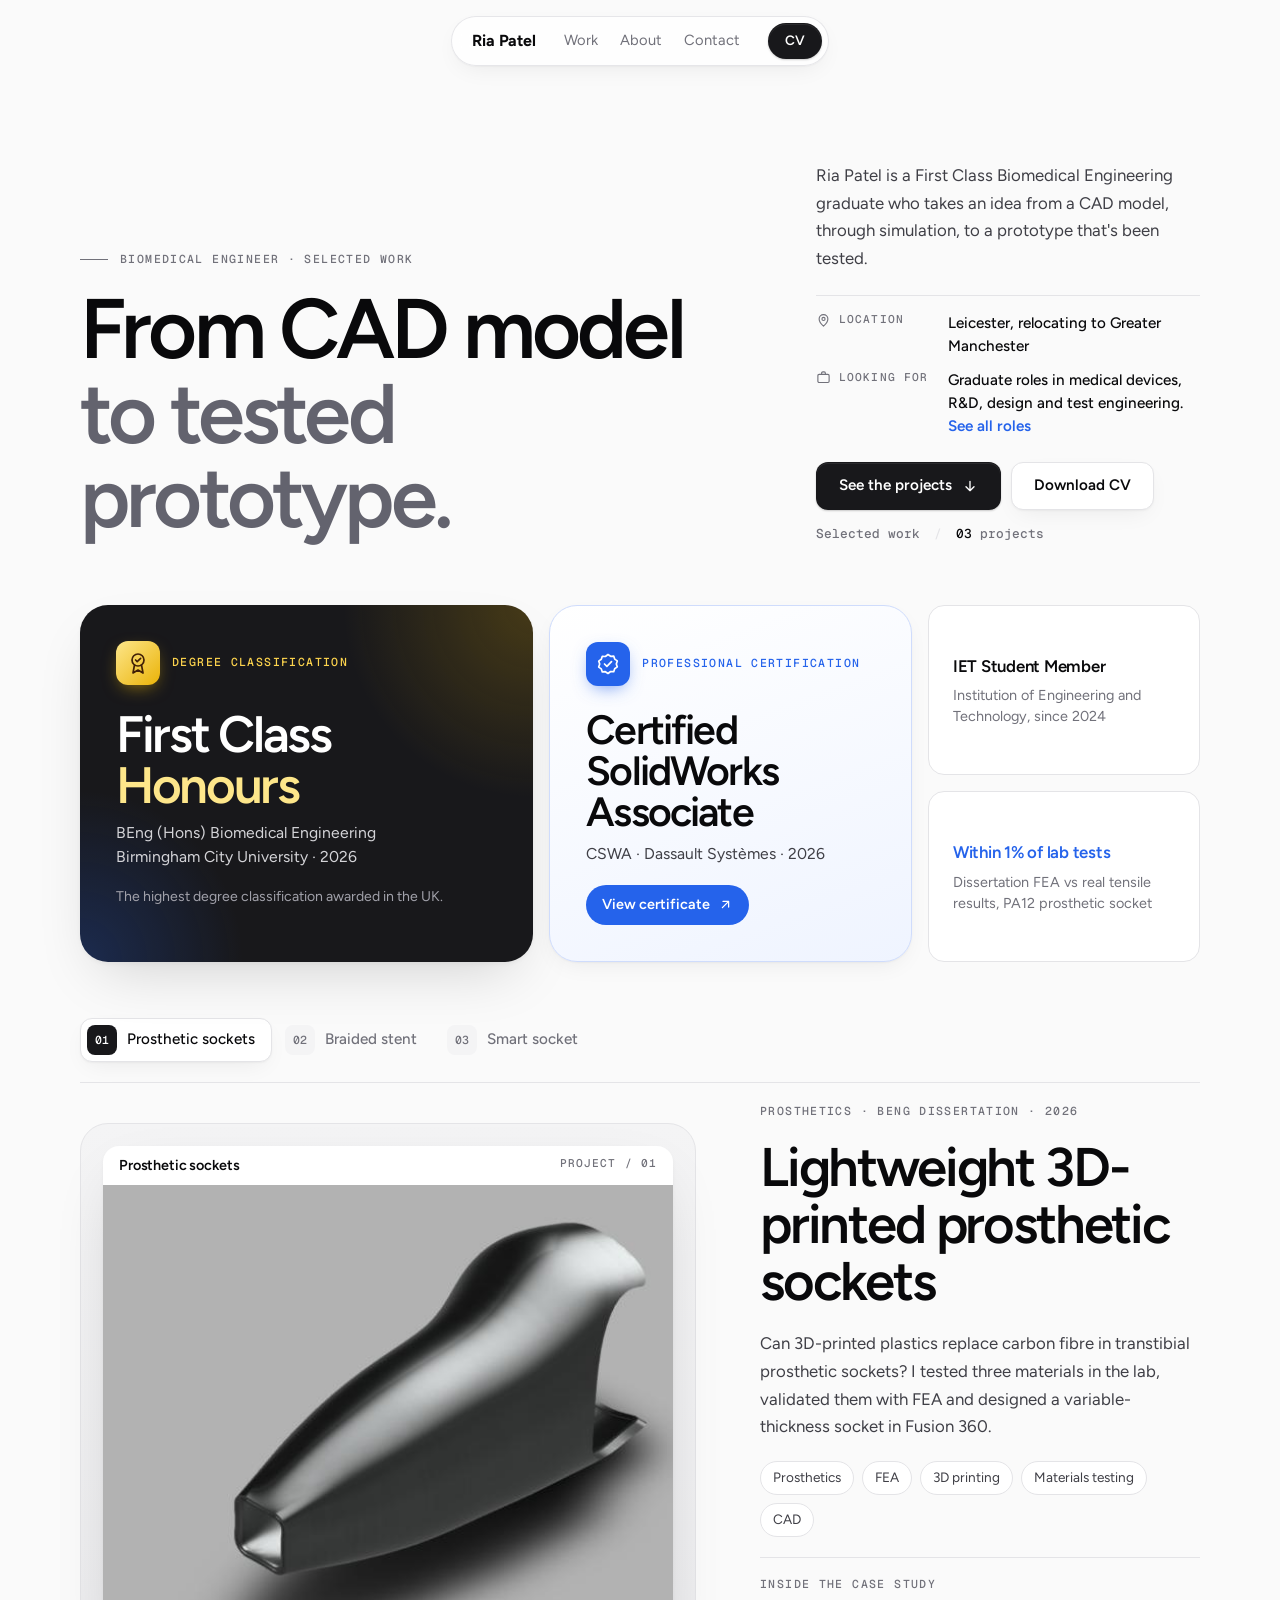
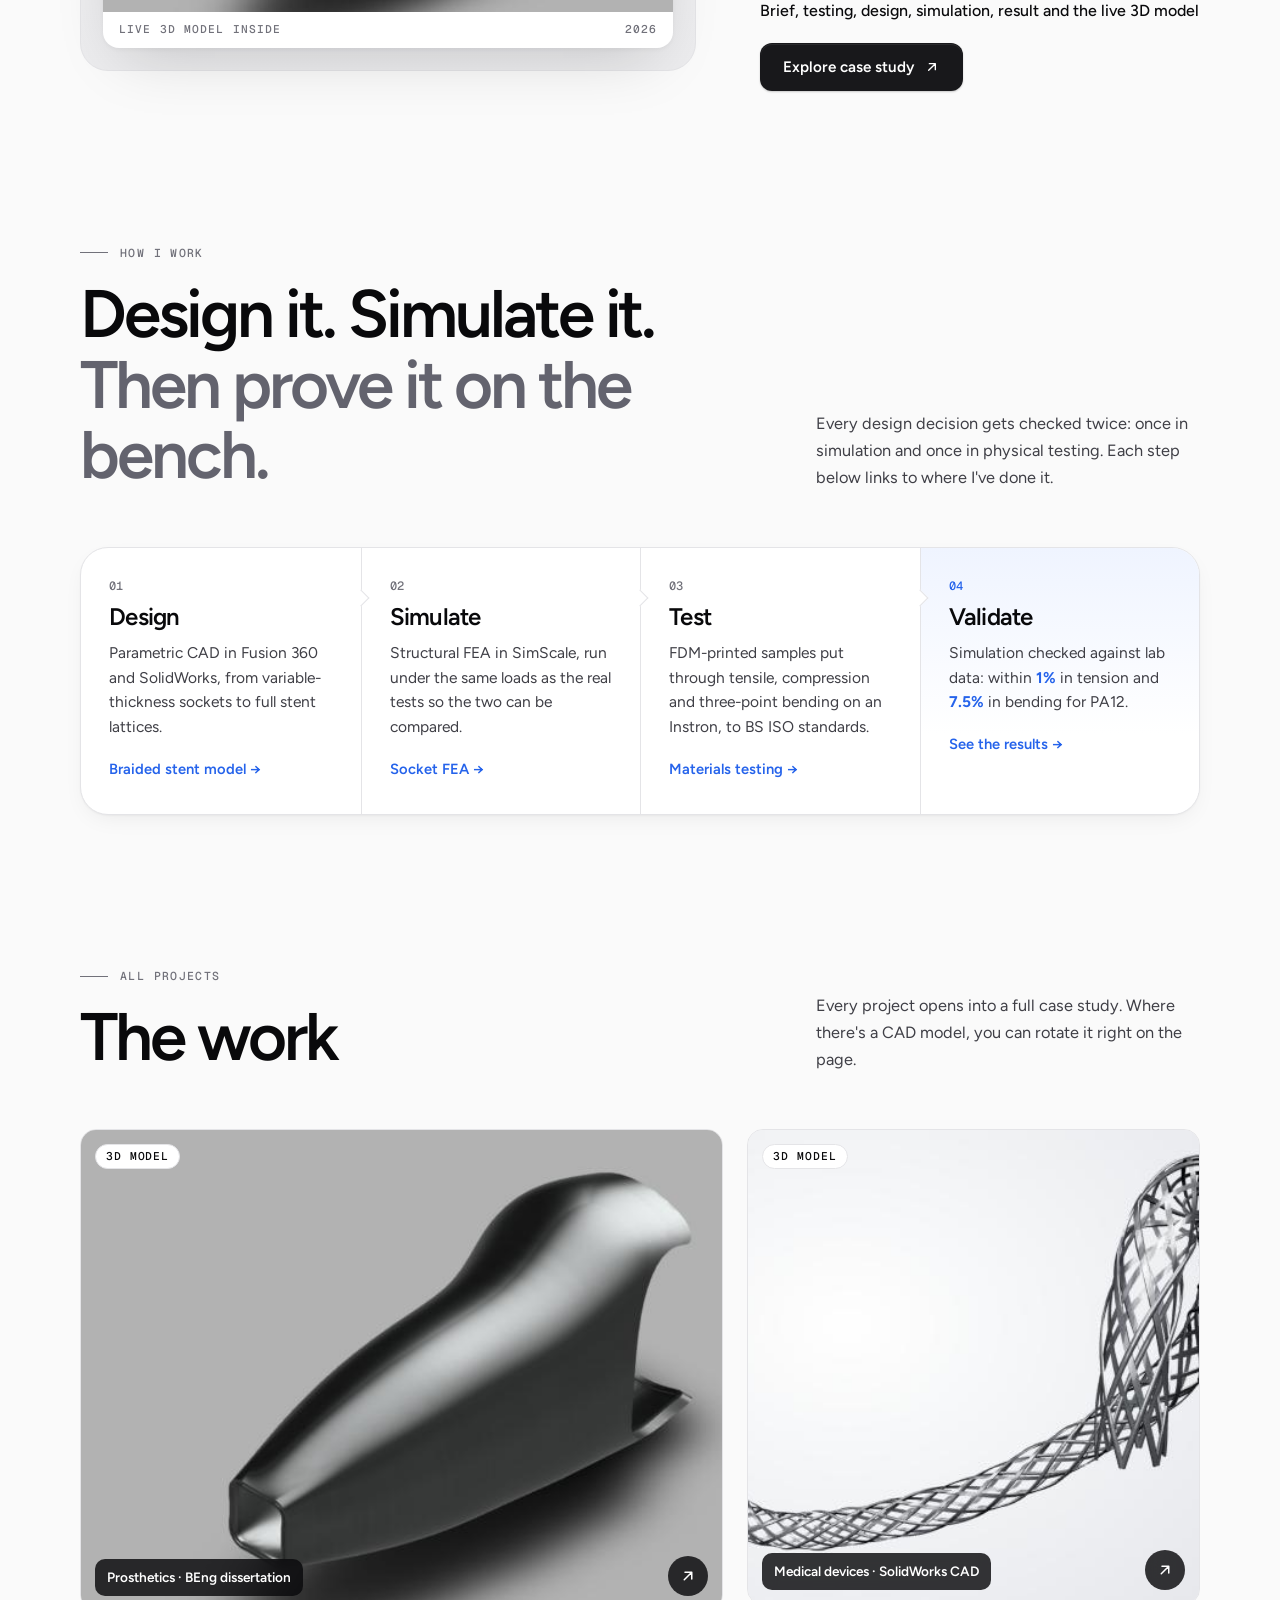
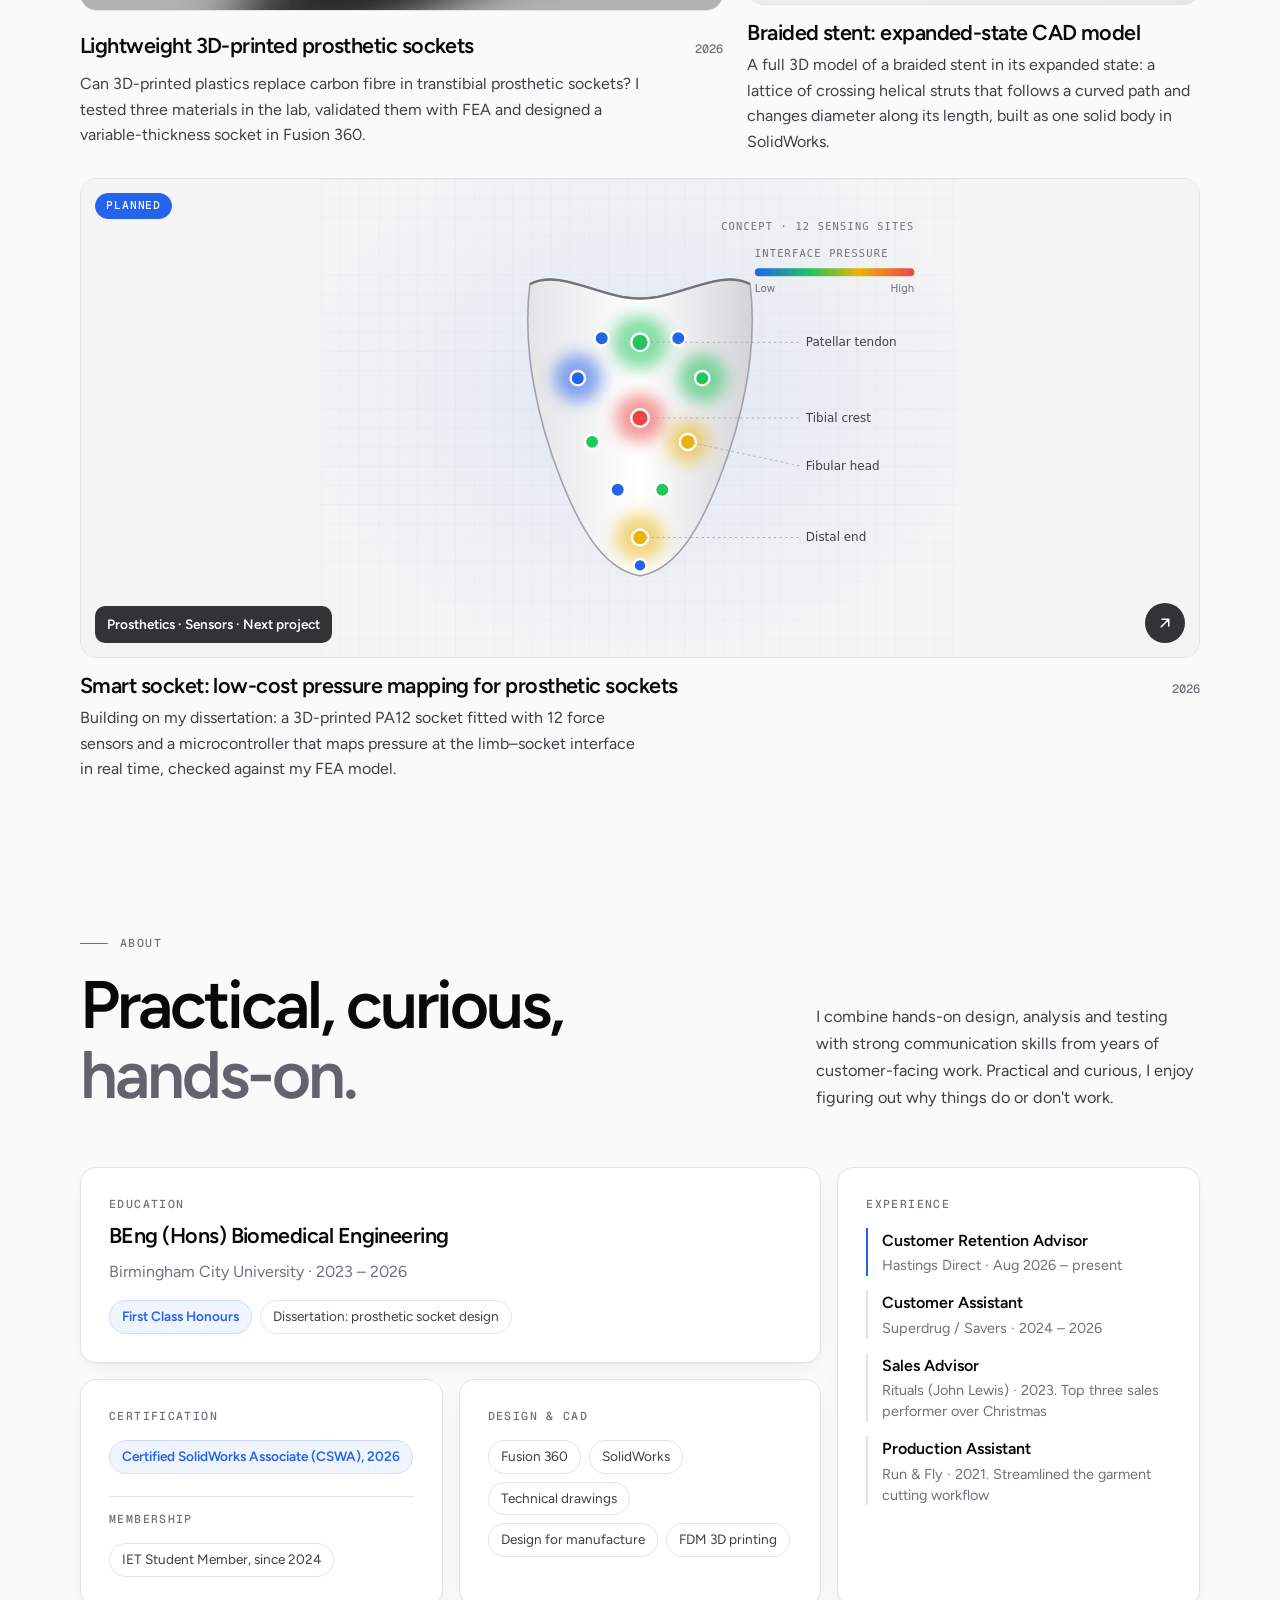
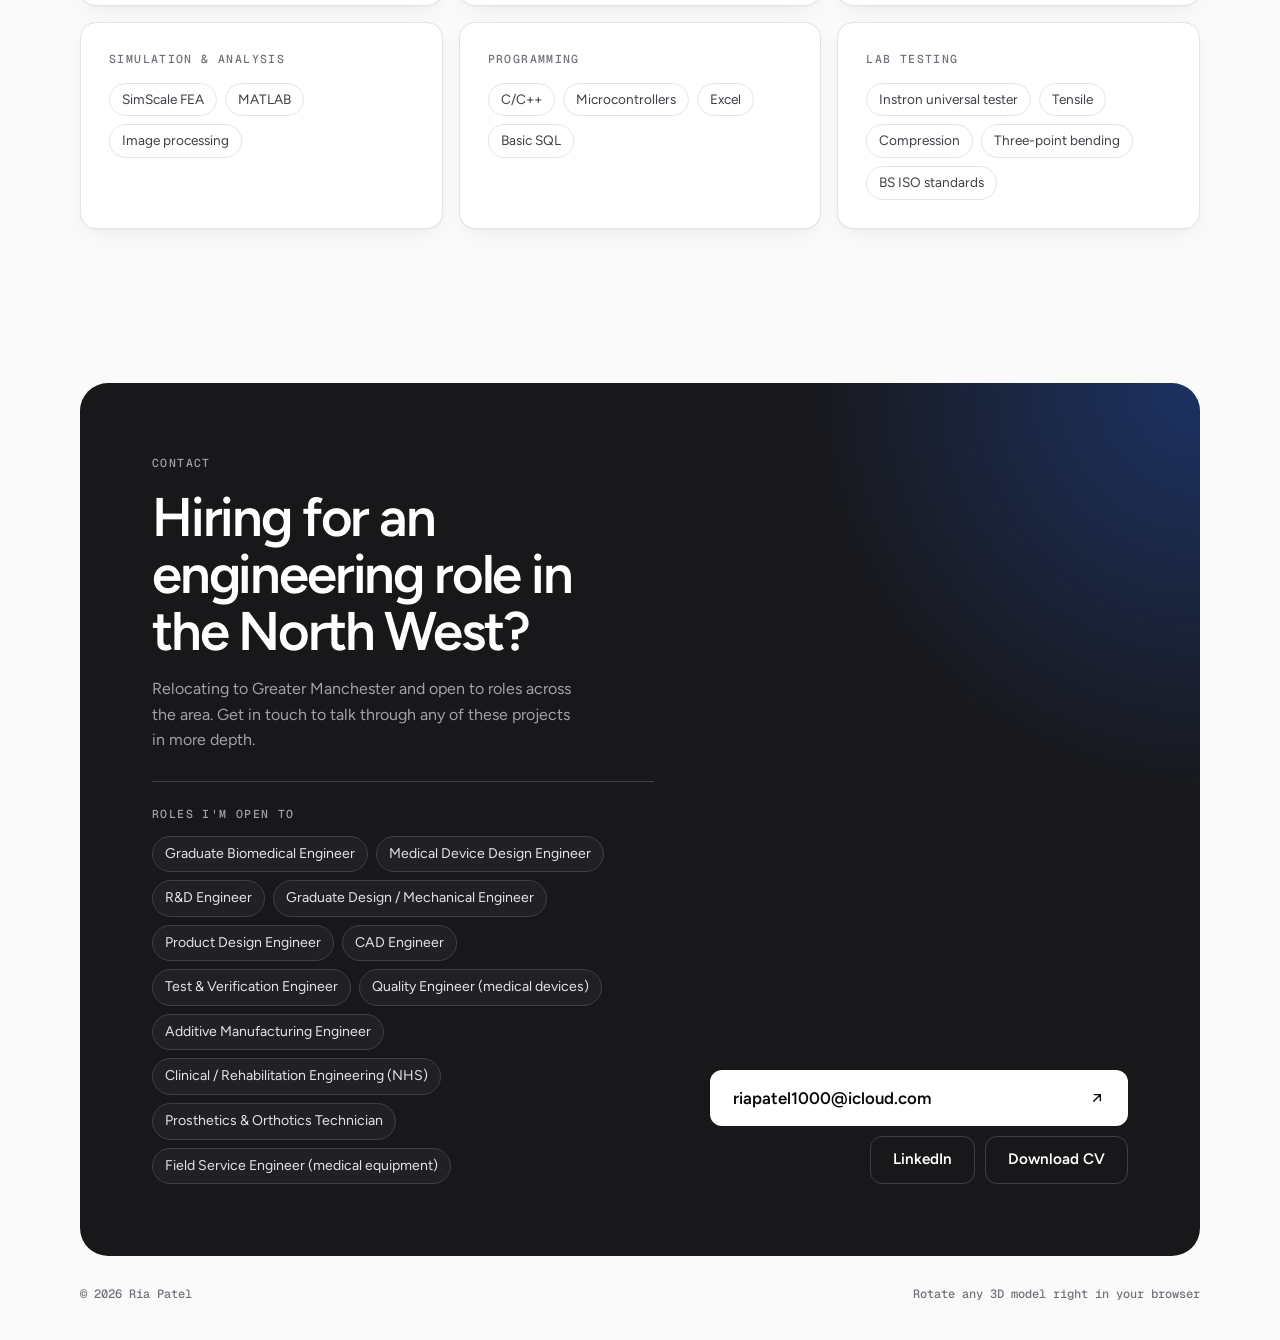
==== commit 90d52f62: "Fix mobile rendering: cache-bust assets, size icons, Safari-safe title, viewer fallbacks Co-Authored" ====
--- a/index.html
+++ b/index.html
@@ -31,7 +31,7 @@
   <link rel="preconnect" href="https://fonts.gstatic.com" crossorigin>
   <link href="https://fonts.googleapis.com/css2?family=Figtree:ital,wght@0,400;0,500;0,600;0,700;1,500&family=Geist+Mono:wght@400;500&display=swap" rel="stylesheet">
   <link rel="icon" href="data:image/svg+xml,%3Csvg xmlns=%27http://www.w3.org/2000/svg%27 viewBox=%270 0 64 64%27%3E%3Crect width=%2764%27 height=%2764%27 rx=%2716%27 fill=%27%2318181b%27/%3E%3Ctext x=%2732%27 y=%2742%27 font-family=%27Arial%27 font-weight=%27700%27 font-size=%2726%27 fill=%27white%27 text-anchor=%27middle%27%3ERP%3C/text%3E%3C/svg%3E">
-  <link rel="stylesheet" href="styles.css">
+  <link rel="stylesheet" href="styles.css?v=20261109">
 </head>
 <body>
   <a class="skip" href="#main">Skip to content</a>
@@ -60,18 +60,18 @@
           <p>Ria Patel is a First Class Biomedical Engineering graduate who takes an idea from a CAD model, through simulation, to a prototype that's been tested.</p>
           <dl class="hero__meta">
             <div>
-              <dt><svg viewBox="0 0 24 24" aria-hidden="true"><path d="M12 21s-7-6.2-7-11.5a7 7 0 0 1 14 0C19 14.8 12 21 12 21Z"/><circle cx="12" cy="9.5" r="2.5"/></svg>Location</dt>
+              <dt><svg width="20" height="20" viewBox="0 0 24 24" aria-hidden="true"><path d="M12 21s-7-6.2-7-11.5a7 7 0 0 1 14 0C19 14.8 12 21 12 21Z"/><circle cx="12" cy="9.5" r="2.5"/></svg>Location</dt>
               <dd>Leicester, relocating to Greater Manchester</dd>
             </div>
             <div>
-              <dt><svg viewBox="0 0 24 24" aria-hidden="true"><rect x="3" y="7" width="18" height="13" rx="2"/><path d="M9 7V5a2 2 0 0 1 2-2h2a2 2 0 0 1 2 2v2"/></svg>Looking for</dt>
+              <dt><svg width="20" height="20" viewBox="0 0 24 24" aria-hidden="true"><rect x="3" y="7" width="18" height="13" rx="2"/><path d="M9 7V5a2 2 0 0 1 2-2h2a2 2 0 0 1 2 2v2"/></svg>Looking for</dt>
               <dd>Graduate roles in medical devices, R&amp;D, design and test engineering. <a href="#roles">See all roles</a></dd>
             </div>
           </dl>
           <div class="hero__actions">
             <a class="btn btn--dark" href="#work">
               See the projects
-              <svg viewBox="0 0 24 24" aria-hidden="true"><path d="M12 5v14M6 13l6 6 6-6"/></svg>
+              <svg width="20" height="20" viewBox="0 0 24 24" aria-hidden="true"><path d="M12 5v14M6 13l6 6 6-6"/></svg>
             </a>
             <a class="btn btn--outline" href="cv.pdf" download>Download CV</a>
           </div>
@@ -84,11 +84,11 @@
         <article class="cred cred--degree">
           <div class="cred__top">
             <span class="cred__icon" aria-hidden="true">
-              <svg viewBox="0 0 24 24"><circle cx="12" cy="9" r="6"/><path d="M8.5 13.8 7 22l5-3 5 3-1.5-8.2"/><path d="m9.6 9 1.6 1.6L14.6 7.4"/></svg>
+              <svg width="20" height="20" viewBox="0 0 24 24"><circle cx="12" cy="9" r="6"/><path d="M8.5 13.8 7 22l5-3 5 3-1.5-8.2"/><path d="m9.6 9 1.6 1.6L14.6 7.4"/></svg>
             </span>
             <span class="cred__kicker">Degree classification</span>
           </div>
-          <h2 class="cred__title">First Class Honours</h2>
+          <h2 class="cred__title">First Class <span>Honours</span></h2>
           <p class="cred__sub">BEng (Hons) Biomedical Engineering<br>Birmingham City University · 2026</p>
           <p class="cred__note">The highest degree classification awarded in the UK.</p>
         </article>
@@ -96,7 +96,7 @@
         <article class="cred cred--cert">
           <div class="cred__top">
             <span class="cred__icon" aria-hidden="true">
-              <svg viewBox="0 0 24 24"><path d="M12 2.5 14.6 4.3l3.1-.2 1 3 2.6 1.8-1 3 1 3-2.6 1.8-1 3-3.1-.2L12 21.5l-2.6-1.8-3.1.2-1-3L2.7 15.1l1-3-1-3 2.6-1.8 1-3 3.1.2Z"/><path d="m8.5 12 2.4 2.4 4.6-4.8"/></svg>
+              <svg width="20" height="20" viewBox="0 0 24 24"><path d="M12 2.5 14.6 4.3l3.1-.2 1 3 2.6 1.8-1 3 1 3-2.6 1.8-1 3-3.1-.2L12 21.5l-2.6-1.8-3.1.2-1-3L2.7 15.1l1-3-1-3 2.6-1.8 1-3 3.1.2Z"/><path d="m8.5 12 2.4 2.4 4.6-4.8"/></svg>
             </span>
             <span class="cred__kicker">Professional certification</span>
           </div>
@@ -104,7 +104,7 @@
           <p class="cred__sub">CSWA · Dassault Systèmes · 2026</p>
           <a class="cred__link" href="https://drive.google.com/file/d/1TvakxJ9kmY4eQ8DnAXnfN08E9pkClGsp/view?usp=drive_link" target="_blank" rel="noopener">
             View certificate
-            <svg viewBox="0 0 24 24" aria-hidden="true"><path d="M7 17 17 7M8 7h9v9"/></svg>
+            <svg width="20" height="20" viewBox="0 0 24 24" aria-hidden="true"><path d="M7 17 17 7M8 7h9v9"/></svg>
           </a>
         </article>
 
@@ -148,7 +148,7 @@
           </div>
           <a class="btn btn--dark" data-f-cta>
             Explore case study
-            <svg viewBox="0 0 24 24" aria-hidden="true"><path d="M7 17 17 7M8 7h9v9"/></svg>
+            <svg width="20" height="20" viewBox="0 0 24 24" aria-hidden="true"><path d="M7 17 17 7M8 7h9v9"/></svg>
           </a>
         </div>
       </article>
@@ -284,7 +284,7 @@
         <div class="cta-panel__actions">
           <a class="btn btn--light" href="mailto:riapatel1000@icloud.com">
             riapatel1000@icloud.com
-            <svg viewBox="0 0 24 24" aria-hidden="true"><path d="M7 17 17 7M8 7h9v9"/></svg>
+            <svg width="20" height="20" viewBox="0 0 24 24" aria-hidden="true"><path d="M7 17 17 7M8 7h9v9"/></svg>
           </a>
           <a class="btn btn--ghost-light" href="https://www.linkedin.com/in/riap07" target="_blank" rel="noopener">LinkedIn</a>
           <a class="btn btn--ghost-light" href="cv.pdf" download>Download CV</a>
@@ -298,7 +298,7 @@
     <span>Rotate any 3D model right in your browser</span>
   </footer>
 
-  <script src="projects.js"></script>
-  <script src="script.js"></script>
+  <script src="projects.js?v=20261109"></script>
+  <script src="script.js?v=20261109"></script>
 </body>
 </html>
--- a/styles.css
+++ b/styles.css
@@ -214,7 +214,9 @@
 }
 .cred--degree .cred__icon { background: linear-gradient(135deg, #fde68a, #eab308); color: #422006; box-shadow: 0 6px 18px -6px rgba(234, 179, 8, .7); }
 .cred--degree .cred__kicker { color: #fcd34d; }
-.cred--degree .cred__title { font-size: clamp(2.2rem, 4vw, 3.3rem); background: linear-gradient(180deg, #ffffff 30%, #fde68a); -webkit-background-clip: text; background-clip: text; color: transparent; }
+/* solid colours, not gradient text: Safari can drop background-clip:text during the fade-in */
+.cred--degree .cred__title { font-size: clamp(2.2rem, 4vw, 3.3rem); color: #fff; }
+.cred--degree .cred__title span { color: #fde68a; }
 .cred--degree .cred__sub { color: #d4d4d8; }
 .cred--degree .cred__note { color: #a1a1aa; }
 
